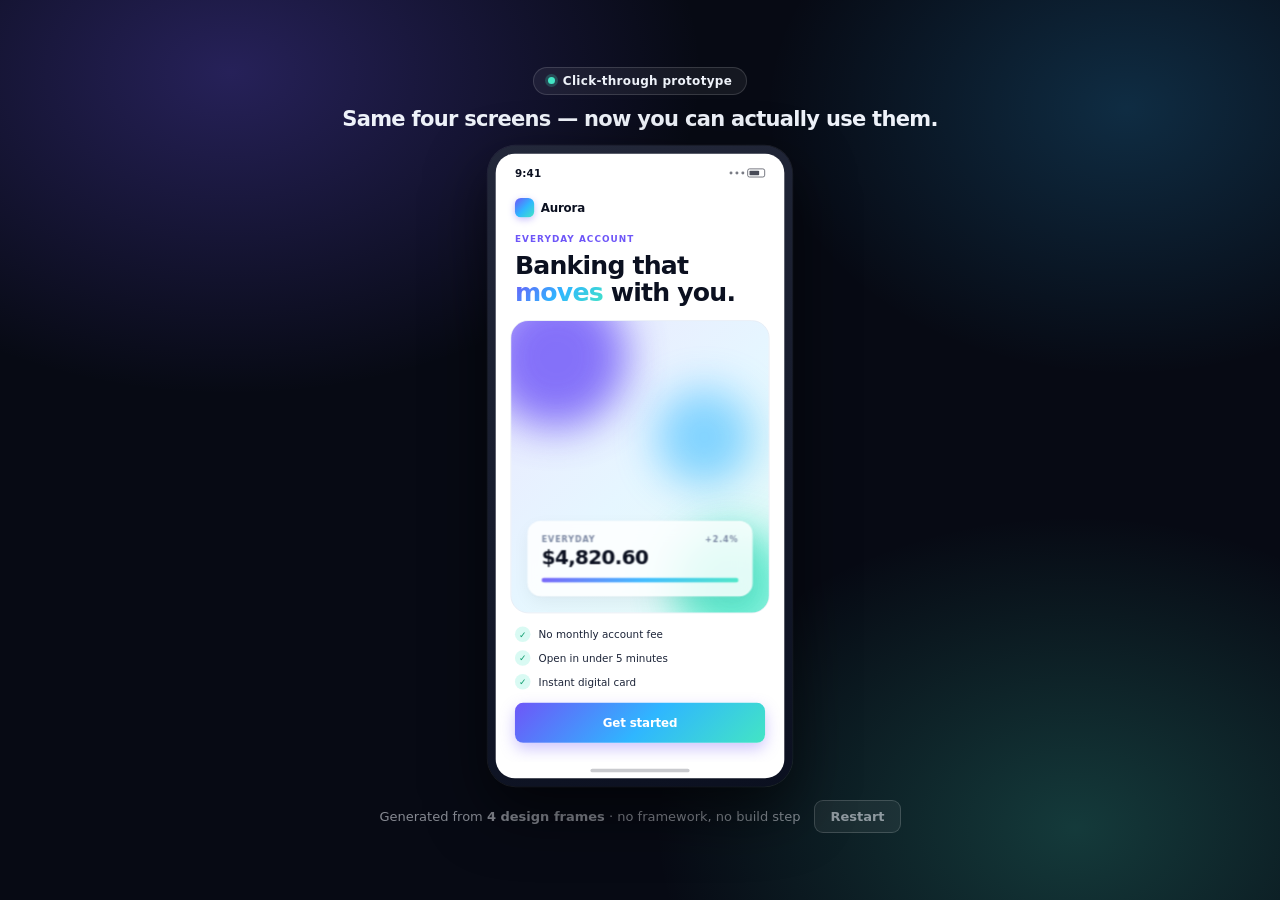
==== prototype-v2/index.html @ 52a41aa1 "Make the Copilot claim real: remove the staged build beat, add a genuine iteration Rubber-duck revie" ====
<!doctype html>
<html lang="en">
<head>
<meta charset="utf-8">
<meta name="viewport" content="width=device-width, initial-scale=1">
<title>Aurora — Everyday Account · Click-through prototype</title>
<meta name="description" content="A working click-through prototype generated from the Aurora design frames.">
<link rel="stylesheet" href="../assets/screens.css">
<link rel="stylesheet" href="prototype.css">
</head>
<body>

<header class="stage-head">
  <span class="stage-badge"><span class="live" aria-hidden="true"></span> Click-through prototype</span>
  <h1>Same four screens &mdash; now you can actually use them.</h1>
  <p>Type your own details. The review screen remembers what you entered, because this is running code, not a picture.</p>
</header>

<div class="device">
  <main class="frame">
    <div class="status-bar">
      <span>9:41</span>
      <span class="dots" aria-hidden="true"><i></i><i></i><i></i><span class="battery"></span></span>
    </div>

    <!-- ================================================ 01 Welcome ======== -->
    <section class="frame-body screen is-active" data-screen="welcome" aria-label="Welcome">
      <div class="brandmark"><span class="glyph"></span> Aurora</div>
      <p class="eyebrow" style="margin-top:22px">Everyday Account</p>
      <h1 class="display">Banking that <span class="grad">moves</span> with you.</h1>

      <div class="hero-art">
        <span class="orb orb-a" aria-hidden="true"></span>
        <span class="orb orb-b" aria-hidden="true"></span>
        <span class="orb orb-c" aria-hidden="true"></span>
        <div class="hero-card">
          <div class="row">
            <span class="label">Everyday</span>
            <span class="label">+2.4%</span>
          </div>
          <div class="row" style="margin-top:2px">
            <span class="amount">$4,820.60</span>
          </div>
          <div class="bar"></div>
        </div>
      </div>

      <ul class="value-list">
        <li><span class="tick">&#10003;</span> No monthly account fee</li>
        <li><span class="tick">&#10003;</span> Open in under 5 minutes</li>
        <li><span class="tick">&#10003;</span> Instant digital card</li>
      </ul>

      <div class="frame-actions">
        <button class="btn btn-primary" data-go="details">Get started</button>
      </div>
    </section>

    <!-- ================================================ 02 Details ======== -->
    <section class="frame-body screen" data-screen="details" aria-label="Your details">
      <div class="frame-nav">
        <button class="nav-back" data-back="welcome" aria-label="Back">&#8249;</button>
        <span class="progress"><span style="width:50%"></span></span>
        <span class="step-count">2 / 4</span>
      </div>

      <h2 class="h2">Your details</h2>
      <p class="meta">We only ask for what we legally need.</p>

      <form class="field-stack" id="details-form" novalidate>
        <div class="field">
          <label for="f-name">Full name</label>
          <input id="f-name" name="name" type="text" placeholder="Jordan Blake" autocomplete="name">
          <span class="field-error">Please enter your full name.</span>
        </div>
        <div class="field">
          <label for="f-email">Email</label>
          <input id="f-email" name="email" type="email" placeholder="jordan@example.com" autocomplete="email">
          <span class="field-error">Please enter a valid email address.</span>
        </div>
        <div class="field">
          <label for="f-dob">Date of birth</label>
          <input id="f-dob" name="dob" type="text" placeholder="DD / MM / YYYY" inputmode="numeric">
          <span class="field-error">Use DD / MM / YYYY.</span>
        </div>
        <div class="field">
          <label for="f-type">Account type</label>
          <select id="f-type" name="accountType">
            <option>Everyday Account</option>
            <option>Everyday Account + Savings</option>
            <option>Student Everyday Account</option>
            <option>Joint Everyday Account</option>
          </select>
        </div>
        <div class="field joint-field" data-joint hidden>
          <label for="f-joint-name">Second applicant name</label>
          <input id="f-joint-name" name="jointName" type="text" placeholder="Sam Rivera" autocomplete="off" disabled>
          <span class="field-error">Please enter the second applicant&rsquo;s full name.</span>
        </div>
        <div class="field joint-field" data-joint hidden>
          <label for="f-joint-email">Second applicant email</label>
          <input id="f-joint-email" name="jointEmail" type="email" placeholder="sam@example.com" autocomplete="off" disabled>
          <span class="field-error">Please enter a valid email address.</span>
        </div>
      </form>

      <div class="frame-actions">
        <button class="btn btn-primary" type="submit" form="details-form">Continue</button>
      </div>
    </section>

    <!-- ================================================ 03 Review ========= -->
    <section class="frame-body screen" data-screen="review" aria-label="Review">
      <div class="frame-nav">
        <button class="nav-back" data-back="details" aria-label="Back">&#8249;</button>
        <span class="progress"><span style="width:75%"></span></span>
        <span class="step-count">3 / 4</span>
      </div>

      <h2 class="h2">Check and confirm</h2>
      <p class="meta">Nothing is submitted until you tap confirm.</p>

      <div class="summary">
        <dl>
          <div class="item"><dt>Name</dt><dd data-bind="name">&mdash;</dd></div>
          <div class="item"><dt>Email</dt><dd data-bind="email">&mdash;</dd></div>
          <div class="item"><dt>Date of birth</dt><dd data-bind="dob">&mdash;</dd></div>
          <div class="item"><dt>Account</dt><dd data-bind="accountType">&mdash;</dd></div>
          <div class="item" data-joint-row hidden><dt>Joint applicant</dt><dd data-bind="jointName">&mdash;</dd></div>
          <div class="item" data-joint-row hidden><dt>Joint email</dt><dd data-bind="jointEmail">&mdash;</dd></div>
        </dl>
      </div>

      <label class="consent" id="consent">
        <input type="checkbox" id="f-consent">
        <span>I agree to the Product Disclosure Statement and Target Market Determination.</span>
      </label>

      <div class="frame-actions">
        <button class="btn btn-primary" id="confirm-btn">Confirm and open</button>
        <button class="btn btn-ghost" data-back="details">Back</button>
      </div>
    </section>

    <!-- ================================================ 04 Confirmation === -->
    <section class="frame-body screen" data-screen="done" aria-label="Confirmation">
      <div class="done-body">
        <div class="seal">&#10003;</div>
        <p class="eyebrow">Account open</p>
        <h1 class="display">You&rsquo;re all <span class="grad">set</span>.</h1>
        <p class="lede" data-bind="welcome">Your digital card is ready to add to your wallet.</p>
        <div class="account-chip">
          <div class="label">BSB / Account</div>
          <div class="value" data-bind="account">032&#8209;114 &middot; 8820 4471</div>
        </div>
      </div>
      <div class="frame-actions">
        <button class="btn btn-primary" id="wallet-btn">Add card to wallet</button>
        <button class="btn btn-ghost" data-restart>Start again</button>
      </div>
    </section>

    <div class="home-indicator"></div>
  </main>
</div>

<footer class="stage-foot">
  <span>Generated from <strong>4 design frames</strong> &middot; no framework, no build step</span>
  <button type="button" data-restart>Restart</button>
</footer>

<div class="toast" id="toast" role="status" aria-live="polite"></div>

<script src="app.js"></script>
</body>
</html>
---- assets/screens.css ----
/* ============================================================================
   Aurora — shared screen design system
   Used by BOTH design/canvas.html (static frames) and prototype/index.html
   (the working click-through). Same pixels, two very different experiences.
   No build step, no CDN, no fonts to download.
   ========================================================================= */

:root {
  --font-display: "Segoe UI Variable Display", "Segoe UI Variable", "Segoe UI",
                  system-ui, -apple-system, "Helvetica Neue", sans-serif;

  --ink-900: #0b1020;
  --ink-700: #1c2438;
  --ink-500: #55617d;
  --ink-400: #7c88a3;
  --ink-200: #d8dfec;
  --ink-100: #eef2f9;

  --brand-600: #4a32d8;
  --brand-500: #6e56f8;
  --brand-300: #a99bff;
  --cyan-400: #2fb6ff;
  --mint-400: #43e5c4;

  --aurora: linear-gradient(135deg, #6e56f8 0%, #2fb6ff 52%, #43e5c4 100%);
  --aurora-soft: linear-gradient(135deg, rgba(110, 86, 248, .14) 0%,
                                          rgba(47, 182, 255, .12) 52%,
                                          rgba(67, 229, 196, .14) 100%);

  --surface: #ffffff;
  --surface-sunken: #f5f7fc;
  --hairline: #e4e9f3;
  --danger: #d8305a;
  --success: #0f9d6e;

  --frame-w: 390px;
  --frame-h: 844px;
  --radius-lg: 26px;
  --radius-md: 16px;
  --radius-sm: 11px;

  --shadow-card: 0 1px 2px rgba(11, 16, 32, .05), 0 8px 24px rgba(11, 16, 32, .06);
  --shadow-cta: 0 8px 20px rgba(110, 86, 248, .34);
}

*, *::before, *::after { box-sizing: border-box; }

/* ---------------------------------------------------------------- frame --- */

.frame {
  position: relative;
  width: var(--frame-w);
  height: var(--frame-h);
  overflow: hidden;
  display: flex;
  flex-direction: column;
  background: var(--surface);
  color: var(--ink-900);
  font-family: var(--font-display);
  -webkit-font-smoothing: antialiased;
}

/* iOS-style status bar — sells the "this is a real mobile screen" read */
.status-bar {
  flex: 0 0 auto;
  height: 52px;
  padding: 0 26px;
  display: flex;
  align-items: center;
  justify-content: space-between;
  font-size: 14px;
  font-weight: 600;
  letter-spacing: .2px;
  color: inherit;
}
.status-bar .dots { display: flex; gap: 4px; align-items: center; }
.status-bar .dots i {
  width: 4px; height: 4px; border-radius: 50%;
  background: currentColor; opacity: .55; font-style: normal;
}
.status-bar .battery {
  width: 24px; height: 12px; border-radius: 3px;
  border: 1.5px solid currentColor; opacity: .75; position: relative;
}
.status-bar .battery::after {
  content: ""; position: absolute; inset: 2px; right: 7px;
  background: currentColor; border-radius: 1px;
}

.frame-body {
  flex: 1 1 auto;
  min-height: 0;
  padding: 8px 26px 26px;
  display: flex;
  flex-direction: column;
  overflow: hidden;
}

.home-indicator {
  flex: 0 0 auto;
  height: 22px;
  display: flex;
  align-items: center;
  justify-content: center;
}
.home-indicator::after {
  content: "";
  width: 134px; height: 5px; border-radius: 3px;
  background: currentColor; opacity: .22;
}

/* ------------------------------------------------------------ typography -- */

.eyebrow {
  margin: 0 0 10px;
  font-size: 12px;
  font-weight: 700;
  letter-spacing: 1.4px;
  text-transform: uppercase;
  color: var(--brand-500);
}
.display {
  margin: 0;
  font-size: 34px;
  line-height: 1.08;
  letter-spacing: -1.1px;
  font-weight: 700;
}
.display .grad {
  background: var(--aurora);
  -webkit-background-clip: text;
  background-clip: text;
  color: transparent;
}
.h2 {
  margin: 0 0 4px;
  font-size: 22px;
  line-height: 1.16;
  letter-spacing: -.5px;
  font-weight: 700;
}
.lede {
  margin: 12px 0 0;
  font-size: 15px;
  line-height: 1.5;
  color: var(--ink-500);
}
.meta { font-size: 13px; line-height: 1.45; color: var(--ink-400); margin: 0; }

/* ------------------------------------------------------------------ nav --- */

.frame-nav {
  flex: 0 0 auto;
  display: flex;
  align-items: center;
  gap: 12px;
  padding: 6px 0 18px;
}
.nav-back {
  width: 38px; height: 38px;
  flex: 0 0 auto;
  display: grid;
  place-items: center;
  border: 1px solid var(--hairline);
  border-radius: 50%;
  background: var(--surface);
  color: var(--ink-700);
  font: inherit;
  font-size: 17px;
  line-height: 1;
  padding: 0;
}
.progress {
  flex: 1 1 auto;
  height: 5px;
  border-radius: 3px;
  background: var(--ink-200);
  overflow: hidden;
}
.progress span {
  display: block;
  height: 100%;
  border-radius: 3px;
  background: var(--aurora);
  transition: width .38s cubic-bezier(.4, 0, .2, 1);
}
.step-count {
  flex: 0 0 auto;
  font-size: 12px;
  font-weight: 700;
  letter-spacing: .3px;
  color: var(--ink-400);
  font-variant-numeric: tabular-nums;
}

/* ---------------------------------------------------------------- brand --- */

.brandmark {
  display: flex;
  align-items: center;
  gap: 9px;
  font-size: 16px;
  font-weight: 700;
  letter-spacing: -.3px;
}
.brandmark .glyph {
  width: 26px; height: 26px;
  border-radius: 8px;
  background: var(--aurora);
  box-shadow: 0 3px 10px rgba(110, 86, 248, .38);
}

/* ------------------------------------------------------------- screen 1 --- */

.hero-art {
  position: relative;
  flex: 1 1 auto;
  min-height: 0;
  margin: 20px -6px 0;
  border-radius: 24px;
  background: var(--aurora-soft);
  border: 1px solid var(--hairline);
  overflow: hidden;
}
.hero-art .orb {
  position: absolute;
  border-radius: 50%;
  filter: blur(28px);
  opacity: .82;
}
.hero-art .orb-a { width: 190px; height: 190px; top: -46px; left: -34px;  background: #6e56f8; }
.hero-art .orb-b { width: 160px; height: 160px; bottom: -44px; right: -30px; background: #43e5c4; }
.hero-art .orb-c { width: 130px; height: 130px; top: 92px; right: 22px;   background: #2fb6ff; opacity: .55; }

.hero-card {
  position: absolute;
  left: 22px; right: 22px; bottom: 22px;
  padding: 18px;
  border-radius: 18px;
  background: rgba(255, 255, 255, .82);
  backdrop-filter: blur(12px);
  border: 1px solid rgba(255, 255, 255, .9);
  box-shadow: var(--shadow-card);
}
.hero-card .row {
  display: flex;
  align-items: baseline;
  justify-content: space-between;
  gap: 12px;
}
.hero-card .amount {
  font-size: 27px;
  font-weight: 700;
  letter-spacing: -.9px;
  font-variant-numeric: tabular-nums;
}
.hero-card .label {
  font-size: 11px;
  font-weight: 700;
  letter-spacing: 1.1px;
  text-transform: uppercase;
  color: var(--ink-400);
}
.hero-card .bar {
  margin-top: 12px;
  height: 6px;
  border-radius: 3px;
  background: var(--aurora);
  opacity: .9;
}

.value-list {
  list-style: none;
  margin: 18px 0 0;
  padding: 0;
  display: grid;
  gap: 11px;
}
.value-list li {
  display: flex;
  align-items: center;
  gap: 11px;
  font-size: 14px;
  font-weight: 500;
  color: var(--ink-700);
}
.value-list .tick {
  width: 21px; height: 21px;
  flex: 0 0 auto;
  display: grid;
  place-items: center;
  border-radius: 50%;
  background: rgba(67, 229, 196, .2);
  color: var(--success);
  font-size: 12px;
  font-weight: 800;
}

/* -------------------------------------------------------------- form ----- */

.field-stack {
  flex: 1 1 auto;
  min-height: 0;
  display: grid;
  align-content: start;
  gap: 14px;
  margin-top: 18px;
  overflow: hidden;
}
.field { display: grid; gap: 6px; }
.field label {
  font-size: 12px;
  font-weight: 700;
  letter-spacing: .5px;
  text-transform: uppercase;
  color: var(--ink-500);
}
.field input,
.field select {
  width: 100%;
  height: 50px;
  padding: 0 14px;
  border: 1.5px solid var(--hairline);
  border-radius: var(--radius-sm);
  background: var(--surface-sunken);
  font: inherit;
  font-size: 15px;
  color: var(--ink-900);
  appearance: none;
}
.field select {
  background-image:
    linear-gradient(45deg, transparent 50%, var(--ink-400) 50%),
    linear-gradient(135deg, var(--ink-400) 50%, transparent 50%);
  background-position: calc(100% - 19px) 22px, calc(100% - 14px) 22px;
  background-size: 5px 5px, 5px 5px;
  background-repeat: no-repeat;
}
.field .hint { font-size: 12px; color: var(--ink-400); }

/* -------------------------------------------------------------- review --- */

.summary {
  margin-top: 18px;
  border: 1px solid var(--hairline);
  border-radius: var(--radius-md);
  background: var(--surface-sunken);
  overflow: hidden;
}
.summary dl { margin: 0; }
.summary .item {
  display: flex;
  align-items: baseline;
  justify-content: space-between;
  gap: 14px;
  padding: 13px 16px;
  border-bottom: 1px solid var(--hairline);
}
.summary .item:last-child { border-bottom: 0; }
.summary dt {
  font-size: 12px;
  font-weight: 700;
  letter-spacing: .4px;
  text-transform: uppercase;
  color: var(--ink-400);
}
.summary dd {
  margin: 0;
  font-size: 15px;
  font-weight: 600;
  text-align: right;
  color: var(--ink-900);
  overflow-wrap: anywhere;
}

.consent {
  display: flex;
  gap: 11px;
  align-items: flex-start;
  margin-top: 16px;
  padding: 14px;
  border: 1.5px solid var(--hairline);
  border-radius: var(--radius-sm);
  font-size: 13px;
  line-height: 1.45;
  color: var(--ink-500);
}
.consent input {
  width: 20px; height: 20px;
  flex: 0 0 auto;
  margin: 1px 0 0;
  accent-color: var(--brand-500);
}

/* ---------------------------------------------------------------- done --- */

.done-body {
  flex: 1 1 auto;
  min-height: 0;
  display: flex;
  flex-direction: column;
  align-items: center;
  justify-content: center;
  text-align: center;
  gap: 4px;
}
.seal {
  width: 96px; height: 96px;
  display: grid;
  place-items: center;
  border-radius: 50%;
  background: var(--aurora);
  color: #fff;
  font-size: 42px;
  font-weight: 800;
  box-shadow: 0 14px 34px rgba(110, 86, 248, .4);
  margin-bottom: 20px;
}
.done-body .display { font-size: 30px; }
.account-chip {
  margin-top: 22px;
  padding: 15px 22px;
  border-radius: var(--radius-md);
  background: var(--surface-sunken);
  border: 1px solid var(--hairline);
  font-variant-numeric: tabular-nums;
}
.account-chip .label {
  font-size: 11px;
  font-weight: 700;
  letter-spacing: 1.1px;
  text-transform: uppercase;
  color: var(--ink-400);
}
.account-chip .value {
  margin-top: 4px;
  font-size: 21px;
  font-weight: 700;
  letter-spacing: 1.4px;
}

/* -------------------------------------------------------------- buttons -- */

.frame-actions {
  flex: 0 0 auto;
  margin-top: auto;   /* pin actions to the bottom of the frame, as on mobile */
  display: grid;
  gap: 9px;
  padding-top: 18px;
}
.btn {
  height: 54px;
  width: 100%;
  border: 0;
  border-radius: var(--radius-sm);
  font: inherit;
  font-size: 16px;
  font-weight: 700;
  letter-spacing: -.2px;
  display: inline-flex;
  align-items: center;
  justify-content: center;
  gap: 8px;
  cursor: pointer;
}
.btn-primary {
  background: var(--aurora);
  color: #fff;
  box-shadow: var(--shadow-cta);
}
.btn-ghost {
  background: transparent;
  color: var(--ink-500);
  border: 1.5px solid var(--hairline);
}
---- prototype-v2/prototype.css ----
/* ============================================================================
   Click-through prototype shell.
   Everything the design file could not do: routing, state, validation, memory.
   ========================================================================= */

html, body { height: 100%; }

body {
  margin: 0;
  display: flex;
  flex-direction: column;
  align-items: center;
  justify-content: center;
  gap: 20px;
  padding: 26px 20px;
  background:
    radial-gradient(760px 520px at 18% 8%,  rgba(110, 86, 248, .30), transparent 62%),
    radial-gradient(700px 520px at 84% 92%, rgba(67, 229, 196, .22), transparent 60%),
    radial-gradient(620px 460px at 88% 12%, rgba(47, 182, 255, .20), transparent 58%),
    #070a14;
  color: #eef2f9;
  font-family: var(--font-display);
  -webkit-font-smoothing: antialiased;
}

/* --------------------------------------------------------------- header -- */

.stage-head {
  flex: 0 0 auto;
  text-align: center;
  max-width: 640px;
}
.stage-badge {
  display: inline-flex;
  align-items: center;
  gap: 8px;
  padding: 6px 14px;
  border-radius: 999px;
  border: 1px solid rgba(255, 255, 255, .14);
  background: rgba(255, 255, 255, .06);
  font-size: 12px;
  font-weight: 600;
  letter-spacing: .3px;
}
.stage-badge .live {
  width: 7px; height: 7px;
  border-radius: 50%;
  background: #43e5c4;
  box-shadow: 0 0 0 3px rgba(67, 229, 196, .22);
  animation: pulse 2s ease-in-out infinite;
}
@keyframes pulse { 50% { opacity: .35; } }

.stage-head h1 {
  margin: 12px 0 0;
  font-size: 25px;
  line-height: 1.2;
  letter-spacing: -.7px;
  font-weight: 700;
}
.stage-head p {
  margin: 7px 0 0;
  font-size: 14px;
  line-height: 1.5;
  color: rgba(238, 242, 249, .62);
}

/* --------------------------------------------------------------- device -- */

.device {
  flex: 0 0 auto;
  padding: 11px;
  border-radius: 38px;
  background: linear-gradient(160deg, #23283a, #0b1020);
  box-shadow:
    0 0 0 1px rgba(255, 255, 255, .09),
    0 34px 80px rgba(0, 0, 0, .6);
}
.device .frame { border-radius: var(--radius-lg); }

/* --------------------------------------------------------------- router -- */

.screen { display: none; }
.screen.is-active {
  display: flex;
  flex-direction: column;
  flex: 1 1 auto;
  min-height: 0;
  animation: screen-in .34s cubic-bezier(.22, .8, .3, 1) both;
}
@keyframes screen-in {
  from { opacity: 0; transform: translateX(14px); }
  to   { opacity: 1; transform: none; }
}
.screen.is-back { animation-name: screen-in-back; }
@keyframes screen-in-back {
  from { opacity: 0; transform: translateX(-14px); }
  to   { opacity: 1; transform: none; }
}

/* Interactive affordances the static frames never had. */
.btn { transition: transform .12s ease, box-shadow .2s ease, filter .2s ease; }
.btn:hover  { filter: brightness(1.05); }
.btn:active { transform: scale(.978); }
.btn:disabled { opacity: .45; cursor: not-allowed; filter: none; transform: none; }
.nav-back { cursor: pointer; transition: background .15s ease; }
.nav-back:hover { background: var(--surface-sunken); }

.field input:focus,
.field select:focus {
  outline: none;
  border-color: var(--brand-500);
  background: #fff;
  box-shadow: 0 0 0 4px rgba(110, 86, 248, .16);
}

/* ------------------------------------------------------------ validation -- */

.field.has-error input,
.field.has-error select { border-color: var(--danger); background: rgba(216, 48, 90, .05); }
.field-error {
  display: none;
  font-size: 12px;
  font-weight: 600;
  color: var(--danger);
}
.field.has-error .field-error { display: block; }

.consent.has-error { border-color: var(--danger); }

/* --------------------------------------------------- conditional fields -- */

/* `.field` and `.summary .item` set an explicit `display`, which outranks the
   user-agent rule for [hidden]. Restore it so the attribute alone can hide. */
[hidden] { display: none !important; }

/* Revealed when the account type is a joint account. */
.joint-field { animation: field-in .28s cubic-bezier(.22, .8, .3, 1) both; }
@keyframes field-in {
  from { opacity: 0; transform: translateY(-6px); }
  to   { opacity: 1; transform: none; }
}

/* Two extra fields can outgrow the fixed phone frame once error messages are
   showing. Tighten the stack a little in joint mode only — the single-applicant
   layout keeps its original spacing — and scroll rather than clip if it still
   runs long. No visible scrollbar, the same as a real mobile browser. */
.field-stack {
  overflow-y: auto;
  scrollbar-width: none;
  -ms-overflow-style: none;
  overscroll-behavior: contain;
}
.field-stack::-webkit-scrollbar { width: 0; height: 0; }
.field-stack.is-joint { gap: 11px; }

/* ---------------------------------------------------------------- toast -- */

.toast {
  position: fixed;
  left: 50%;
  bottom: 26px;
  transform: translate(-50%, 20px);
  padding: 11px 18px;
  border-radius: 999px;
  background: #0b1020;
  border: 1px solid rgba(255, 255, 255, .16);
  color: #fff;
  font-size: 13px;
  font-weight: 600;
  opacity: 0;
  pointer-events: none;
  transition: opacity .22s ease, transform .22s ease;
  z-index: 20;
}
.toast.is-visible { opacity: 1; transform: translate(-50%, 0); }

/* --------------------------------------------------------------- footer -- */

.stage-foot {
  flex: 0 0 auto;
  display: flex;
  align-items: center;
  gap: 14px;
  font-size: 13px;
  color: rgba(238, 242, 249, .55);
}
.stage-foot button {
  padding: 8px 15px;
  border-radius: 9px;
  border: 1px solid rgba(255, 255, 255, .16);
  background: rgba(255, 255, 255, .06);
  color: inherit;
  font: inherit;
  font-weight: 600;
  cursor: pointer;
}
.stage-foot button:hover { background: rgba(255, 255, 255, .12); }

/* Short laptop screens: shrink the phone rather than clip it. `transform` does
   not change layout size, so each step also pulls back the leftover box. */
@media (max-height: 1100px) {
  body { gap: 14px; padding: 14px; }
  .stage-head h1 { font-size: 21px; }
  .stage-head p { display: none; }
  .device { transform: scale(.86); transform-origin: center; margin: -61px 0; }
}
@media (max-height: 900px) {
  .device { transform: scale(.74); margin: -113px 0; }
}
@media (max-height: 780px) {
  .stage-head h1 { display: none; }
  .device { transform: scale(.62); margin: -165px 0; }
}
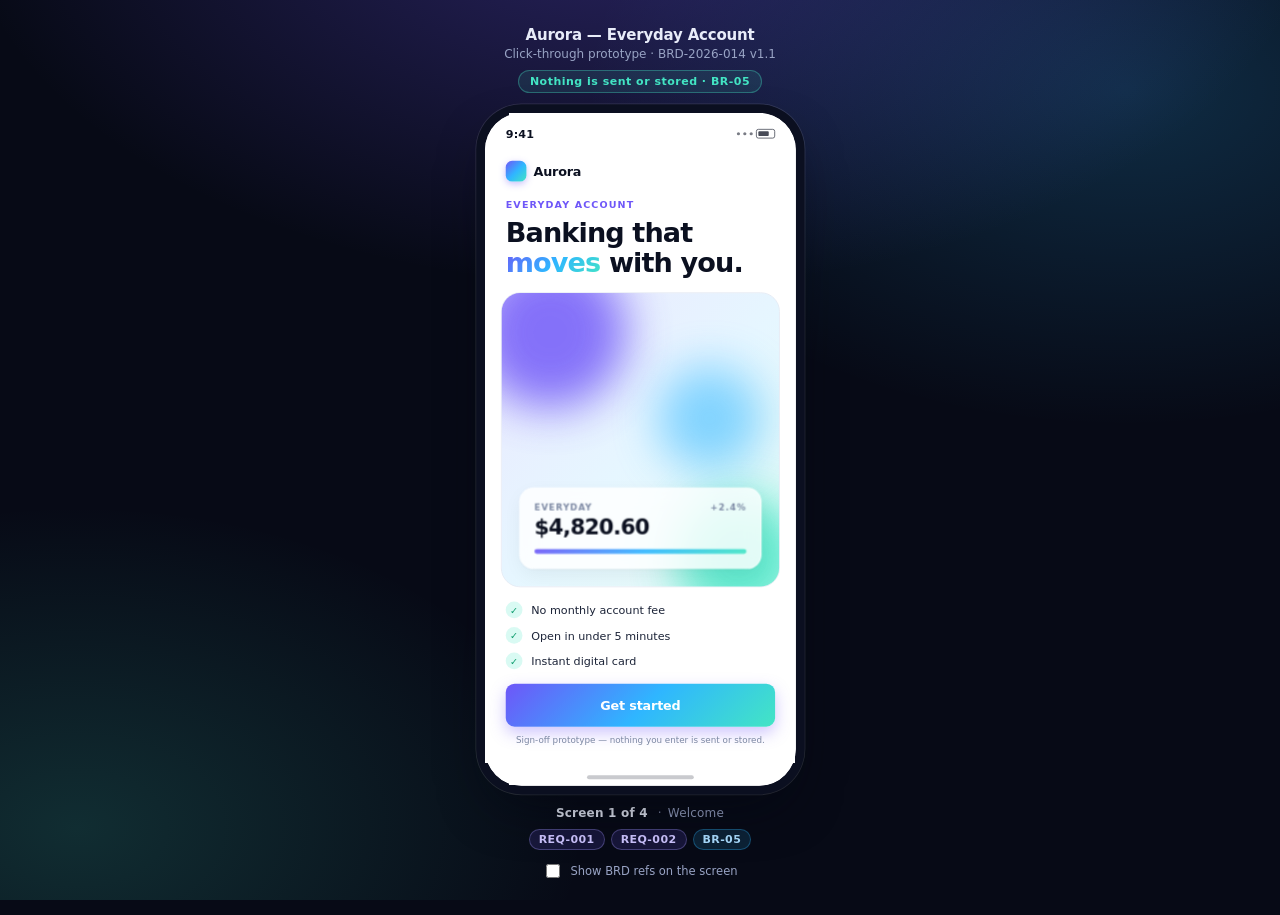
==== commit fb6ed101: "Swap in a one-page BRD as the business asset, and rebuild both prototypes from it The design handove" ====
--- a/prototype-v2/index.html
+++ b/prototype-v2/index.html
@@ -3,173 +3,272 @@
 <head>
 <meta charset="utf-8">
 <meta name="viewport" content="width=device-width, initial-scale=1">
-<title>Aurora — Everyday Account · Click-through prototype</title>
-<meta name="description" content="A working click-through prototype generated from the Aurora design frames.">
+<title>Aurora &mdash; Everyday Account &middot; click-through prototype</title>
+<meta name="description" content="Working click-through prototype for BRD-2026-014: Everyday Account digital origination. Runs from the filesystem. No data is sent or stored.">
+<!-- The Aurora design system, exactly as handed over. Not modified. -->
 <link rel="stylesheet" href="../assets/screens.css">
 <link rel="stylesheet" href="prototype.css">
 </head>
 <body>
 
-<header class="stage-head">
-  <span class="stage-badge"><span class="live" aria-hidden="true"></span> Click-through prototype</span>
-  <h1>Same four screens &mdash; now you can actually use them.</h1>
-  <p>Type your own details. The review screen remembers what you entered, because this is running code, not a picture.</p>
-</header>
-
-<div class="device">
-  <main class="frame">
-    <div class="status-bar">
-      <span>9:41</span>
-      <span class="dots" aria-hidden="true"><i></i><i></i><i></i><span class="battery"></span></span>
+<div class="stage">
+
+  <header class="stage-head">
+    <div class="stage-title">Aurora &mdash; Everyday Account</div>
+    <div class="stage-sub">Click-through prototype &middot; BRD&#8209;2026&#8209;014 v1.1</div>
+    <div class="stage-badge" title="BR-05: no application data is transmitted or stored.">Nothing is sent or stored &middot; BR&#8209;05</div>
+  </header>
+
+  <div class="device-wrap">
+    <div class="device">
+
+      <!-- ======================================================= 01 Welcome -->
+      <section id="screen-1"
+               class="frame screen is-active"
+               data-screen="1"
+               data-name="Welcome"
+               data-req="REQ-001, REQ-002, BR-05"
+               aria-label="Screen 1 of 4, Welcome">
+        <div class="status-bar">
+          <span>9:41</span>
+          <span class="dots" aria-hidden="true"><i></i><i></i><i></i><span class="battery"></span></span>
+        </div>
+        <div class="frame-body">
+          <div class="brandmark"><span class="glyph"></span> Aurora</div>
+
+          <p class="eyebrow" style="margin-top:22px">Everyday Account</p>
+          <h1 class="display" data-focus tabindex="-1">Banking that <span class="grad">moves</span> with you.</h1>
+
+          <div class="hero-art">
+            <span class="orb orb-a" aria-hidden="true"></span>
+            <span class="orb orb-b" aria-hidden="true"></span>
+            <span class="orb orb-c" aria-hidden="true"></span>
+            <div class="hero-card">
+              <div class="row">
+                <span class="label">Everyday</span>
+                <span class="label">+2.4%</span>
+              </div>
+              <div class="row" style="margin-top:2px">
+                <span class="amount">$4,820.60</span>
+              </div>
+              <div class="bar"></div>
+            </div>
+          </div>
+
+          <!-- REQ-001: the three headline benefits -->
+          <ul class="value-list" data-rule="REQ-001">
+            <li><span class="tick">&#10003;</span> No monthly account fee</li>
+            <li><span class="tick">&#10003;</span> Open in under 5 minutes</li>
+            <li><span class="tick">&#10003;</span> Instant digital card</li>
+          </ul>
+
+          <div class="frame-actions">
+            <!-- REQ-002: start the application in a single action -->
+            <button type="button" class="btn btn-primary" data-go="2" data-rule="REQ-002">Get started</button>
+            <p class="legal">Sign-off prototype &mdash; nothing you enter is sent or stored.</p>
+          </div>
+        </div>
+        <div class="home-indicator"></div>
+      </section>
+
+      <!-- =================================================== 02 Your details -->
+      <section id="screen-2"
+               class="frame screen"
+               data-screen="2"
+               data-name="Your details"
+               data-req="REQ-003, REQ-004, REQ-008, REQ-009, BR-01, BR-02, BR-03, BR-05, BR-06"
+               aria-label="Screen 2 of 4, Your details"
+               hidden>
+        <div class="status-bar">
+          <span>9:41</span>
+          <span class="dots" aria-hidden="true"><i></i><i></i><i></i><span class="battery"></span></span>
+        </div>
+        <div class="frame-body">
+          <!-- REQ-008: where am I, and how do I go back -->
+          <div class="frame-nav" data-rule="REQ-008">
+            <button type="button" class="nav-back" data-back="1" aria-label="Back to the previous step">&#8249;</button>
+            <span class="progress" role="progressbar" aria-valuemin="1" aria-valuemax="4" aria-valuenow="2"
+                  aria-label="Step 2 of 4"><span style="width:50%"></span></span>
+            <span class="step-count">2 / 4</span>
+          </div>
+
+          <h2 class="h2" data-focus tabindex="-1">Your details</h2>
+          <p class="meta">We only ask for what we legally need.</p>
+
+          <form id="details-form" class="form-flow" novalidate autocomplete="off">
+            <!-- REQ-003: name, email, date of birth and account type -->
+            <div class="field-stack">
+              <div class="field" data-field="name">
+                <label for="f-name">Full name</label>
+                <input id="f-name" name="name" type="text" placeholder="Jordan Blake"
+                       autocomplete="off" spellcheck="false" aria-describedby="e-name">
+                <p class="field-error" id="e-name" data-rule="BR-01" role="alert" hidden></p>
+              </div>
+
+              <div class="field" data-field="email">
+                <label for="f-email">Email</label>
+                <input id="f-email" name="email" type="text" inputmode="email" placeholder="jordan@example.com"
+                       autocomplete="off" spellcheck="false" aria-describedby="e-email">
+                <p class="field-error" id="e-email" data-rule="BR-02" role="alert" hidden></p>
+              </div>
+
+              <div class="field" data-field="dob">
+                <label for="f-dob">Date of birth</label>
+                <input id="f-dob" name="dob" type="text" inputmode="numeric" placeholder="DD / MM / YYYY"
+                       maxlength="14" autocomplete="off" aria-describedby="h-dob e-dob">
+                <p class="hint" id="h-dob">Enter it as DD / MM / YYYY.</p>
+                <p class="field-error" id="e-dob" data-rule="BR-03" role="alert" hidden></p>
+              </div>
+
+              <!-- REQ-009: the list also offers a Joint Everyday Account -->
+              <div class="field" data-field="account" data-rule="REQ-003, REQ-009">
+                <label for="f-account">Account type</label>
+                <select id="f-account" name="account">
+                  <option value="Everyday Account">Everyday Account</option>
+                  <option value="Everyday Account + Savings">Everyday Account + Savings</option>
+                  <option value="Student Everyday Account">Student Everyday Account</option>
+                  <option value="Joint Everyday Account">Joint Everyday Account</option>
+                </select>
+              </div>
+
+              <!-- REQ-009 / BR-06: asked for only while a joint account is selected -->
+              <div class="joint-group" id="joint-group" data-rule="REQ-009" hidden>
+                <p class="group-label">Second applicant</p>
+
+                <div class="field" data-field="name2">
+                  <label for="f-name2">Their full name</label>
+                  <input id="f-name2" name="name2" type="text" placeholder="Sam Okafor"
+                         autocomplete="off" spellcheck="false" aria-describedby="e-name2">
+                  <p class="field-error" id="e-name2" data-rule="BR-06" role="alert" hidden></p>
+                </div>
+
+                <div class="field" data-field="email2">
+                  <label for="f-email2">Their email</label>
+                  <input id="f-email2" name="email2" type="text" inputmode="email" placeholder="sam@example.com"
+                         autocomplete="off" spellcheck="false" aria-describedby="e-email2">
+                  <p class="field-error" id="e-email2" data-rule="BR-06" role="alert" hidden></p>
+                </div>
+              </div>
+            </div>
+
+            <div class="frame-actions">
+              <!-- REQ-004: blocked here while anything is missing or invalid -->
+              <button type="submit" class="btn btn-primary" data-rule="REQ-004">Continue</button>
+              <p class="legal">Nothing you type leaves this device.</p>
+            </div>
+          </form>
+        </div>
+        <div class="home-indicator"></div>
+      </section>
+
+      <!-- ======================================================== 03 Review -->
+      <section id="screen-3"
+               class="frame screen"
+               data-screen="3"
+               data-name="Review and consent"
+               data-req="REQ-005, REQ-006, REQ-008, REQ-009, BR-04, BR-05"
+               aria-label="Screen 3 of 4, Check and confirm"
+               hidden>
+        <div class="status-bar">
+          <span>9:41</span>
+          <span class="dots" aria-hidden="true"><i></i><i></i><i></i><span class="battery"></span></span>
+        </div>
+        <div class="frame-body">
+          <div class="frame-nav" data-rule="REQ-008">
+            <button type="button" class="nav-back" data-back="2" aria-label="Back to your details">&#8249;</button>
+            <span class="progress" role="progressbar" aria-valuemin="1" aria-valuemax="4" aria-valuenow="3"
+                  aria-label="Step 3 of 4"><span style="width:75%"></span></span>
+            <span class="step-count">3 / 4</span>
+          </div>
+
+          <h2 class="h2" data-focus tabindex="-1">Check and confirm</h2>
+          <p class="meta">Nothing is submitted until you tap confirm.</p>
+
+          <!-- REQ-005: every value the customer entered, played back -->
+          <div class="summary" data-rule="REQ-005">
+            <dl>
+              <div class="item"><dt>Name</dt><dd id="r-name">&mdash;</dd></div>
+              <div class="item"><dt>Email</dt><dd id="r-email">&mdash;</dd></div>
+              <div class="item"><dt>Date of birth</dt><dd id="r-dob">&mdash;</dd></div>
+              <!-- REQ-009: both applicants are shown when the account is joint -->
+              <div class="item" id="row-name2" data-rule="REQ-009" hidden><dt>Second applicant</dt><dd id="r-name2">&mdash;</dd></div>
+              <div class="item" id="row-email2" data-rule="REQ-009" hidden><dt>Their email</dt><dd id="r-email2">&mdash;</dd></div>
+              <div class="item"><dt>Account</dt><dd id="r-account">&mdash;</dd></div>
+            </dl>
+          </div>
+
+          <!-- REQ-006 / BR-04: explicit acceptance before submission -->
+          <label class="consent" id="consent-block" data-rule="REQ-006" for="f-consent">
+            <input type="checkbox" id="f-consent" aria-describedby="e-consent">
+            <span>I agree to the Product Disclosure Statement and Target Market Determination.</span>
+          </label>
+          <p class="field-error field-error-block" id="e-consent" data-rule="BR-04" role="alert" hidden></p>
+
+          <div class="frame-actions">
+            <button type="button" class="btn btn-primary" id="confirm-btn" data-rule="BR-04">Confirm and open</button>
+            <button type="button" class="btn btn-ghost" data-back="2">Back</button>
+            <p class="legal">This prototype does not submit or store your details.</p>
+          </div>
+        </div>
+        <div class="home-indicator"></div>
+      </section>
+
+      <!-- ================================================== 04 Confirmation -->
+      <section id="screen-4"
+               class="frame screen"
+               data-screen="4"
+               data-name="Confirmation"
+               data-req="REQ-007, BR-05"
+               aria-label="Screen 4 of 4, Confirmation"
+               hidden>
+        <div class="status-bar">
+          <span>9:41</span>
+          <span class="dots" aria-hidden="true"><i></i><i></i><i></i><span class="battery"></span></span>
+        </div>
+        <div class="frame-body">
+          <div class="done-body">
+            <div class="seal" aria-hidden="true">&#10003;</div>
+            <p class="eyebrow">Account open</p>
+            <h1 class="display" data-focus tabindex="-1">You&rsquo;re all <span class="grad">set</span>.</h1>
+            <p class="lede" id="done-lede">Your digital card is ready to add to your wallet.</p>
+
+            <!-- REQ-007: the new BSB and account number -->
+            <div class="account-chip" data-rule="REQ-007">
+              <div class="label">BSB / Account</div>
+              <div class="value" id="r-account-number">032&#8209;114 &middot; 8820 4471</div>
+            </div>
+          </div>
+
+          <div class="frame-actions">
+            <!-- REQ-007: add the digital card to the wallet -->
+            <button type="button" class="btn btn-primary" id="wallet-btn" data-rule="REQ-007">Add card to wallet</button>
+            <button type="button" class="btn btn-ghost" id="home-btn">Back to home</button>
+            <p class="legal">Illustrative numbers only &mdash; no account has been opened.</p>
+          </div>
+        </div>
+        <div class="home-indicator"></div>
+
+        <p class="toast" id="toast" role="status" hidden></p>
+      </section>
+
     </div>
-
-    <!-- ================================================ 01 Welcome ======== -->
-    <section class="frame-body screen is-active" data-screen="welcome" aria-label="Welcome">
-      <div class="brandmark"><span class="glyph"></span> Aurora</div>
-      <p class="eyebrow" style="margin-top:22px">Everyday Account</p>
-      <h1 class="display">Banking that <span class="grad">moves</span> with you.</h1>
-
-      <div class="hero-art">
-        <span class="orb orb-a" aria-hidden="true"></span>
-        <span class="orb orb-b" aria-hidden="true"></span>
-        <span class="orb orb-c" aria-hidden="true"></span>
-        <div class="hero-card">
-          <div class="row">
-            <span class="label">Everyday</span>
-            <span class="label">+2.4%</span>
-          </div>
-          <div class="row" style="margin-top:2px">
-            <span class="amount">$4,820.60</span>
-          </div>
-          <div class="bar"></div>
-        </div>
-      </div>
-
-      <ul class="value-list">
-        <li><span class="tick">&#10003;</span> No monthly account fee</li>
-        <li><span class="tick">&#10003;</span> Open in under 5 minutes</li>
-        <li><span class="tick">&#10003;</span> Instant digital card</li>
-      </ul>
-
-      <div class="frame-actions">
-        <button class="btn btn-primary" data-go="details">Get started</button>
-      </div>
-    </section>
-
-    <!-- ================================================ 02 Details ======== -->
-    <section class="frame-body screen" data-screen="details" aria-label="Your details">
-      <div class="frame-nav">
-        <button class="nav-back" data-back="welcome" aria-label="Back">&#8249;</button>
-        <span class="progress"><span style="width:50%"></span></span>
-        <span class="step-count">2 / 4</span>
-      </div>
-
-      <h2 class="h2">Your details</h2>
-      <p class="meta">We only ask for what we legally need.</p>
-
-      <form class="field-stack" id="details-form" novalidate>
-        <div class="field">
-          <label for="f-name">Full name</label>
-          <input id="f-name" name="name" type="text" placeholder="Jordan Blake" autocomplete="name">
-          <span class="field-error">Please enter your full name.</span>
-        </div>
-        <div class="field">
-          <label for="f-email">Email</label>
-          <input id="f-email" name="email" type="email" placeholder="jordan@example.com" autocomplete="email">
-          <span class="field-error">Please enter a valid email address.</span>
-        </div>
-        <div class="field">
-          <label for="f-dob">Date of birth</label>
-          <input id="f-dob" name="dob" type="text" placeholder="DD / MM / YYYY" inputmode="numeric">
-          <span class="field-error">Use DD / MM / YYYY.</span>
-        </div>
-        <div class="field">
-          <label for="f-type">Account type</label>
-          <select id="f-type" name="accountType">
-            <option>Everyday Account</option>
-            <option>Everyday Account + Savings</option>
-            <option>Student Everyday Account</option>
-            <option>Joint Everyday Account</option>
-          </select>
-        </div>
-        <div class="field joint-field" data-joint hidden>
-          <label for="f-joint-name">Second applicant name</label>
-          <input id="f-joint-name" name="jointName" type="text" placeholder="Sam Rivera" autocomplete="off" disabled>
-          <span class="field-error">Please enter the second applicant&rsquo;s full name.</span>
-        </div>
-        <div class="field joint-field" data-joint hidden>
-          <label for="f-joint-email">Second applicant email</label>
-          <input id="f-joint-email" name="jointEmail" type="email" placeholder="sam@example.com" autocomplete="off" disabled>
-          <span class="field-error">Please enter a valid email address.</span>
-        </div>
-      </form>
-
-      <div class="frame-actions">
-        <button class="btn btn-primary" type="submit" form="details-form">Continue</button>
-      </div>
-    </section>
-
-    <!-- ================================================ 03 Review ========= -->
-    <section class="frame-body screen" data-screen="review" aria-label="Review">
-      <div class="frame-nav">
-        <button class="nav-back" data-back="details" aria-label="Back">&#8249;</button>
-        <span class="progress"><span style="width:75%"></span></span>
-        <span class="step-count">3 / 4</span>
-      </div>
-
-      <h2 class="h2">Check and confirm</h2>
-      <p class="meta">Nothing is submitted until you tap confirm.</p>
-
-      <div class="summary">
-        <dl>
-          <div class="item"><dt>Name</dt><dd data-bind="name">&mdash;</dd></div>
-          <div class="item"><dt>Email</dt><dd data-bind="email">&mdash;</dd></div>
-          <div class="item"><dt>Date of birth</dt><dd data-bind="dob">&mdash;</dd></div>
-          <div class="item"><dt>Account</dt><dd data-bind="accountType">&mdash;</dd></div>
-          <div class="item" data-joint-row hidden><dt>Joint applicant</dt><dd data-bind="jointName">&mdash;</dd></div>
-          <div class="item" data-joint-row hidden><dt>Joint email</dt><dd data-bind="jointEmail">&mdash;</dd></div>
-        </dl>
-      </div>
-
-      <label class="consent" id="consent">
-        <input type="checkbox" id="f-consent">
-        <span>I agree to the Product Disclosure Statement and Target Market Determination.</span>
-      </label>
-
-      <div class="frame-actions">
-        <button class="btn btn-primary" id="confirm-btn">Confirm and open</button>
-        <button class="btn btn-ghost" data-back="details">Back</button>
-      </div>
-    </section>
-
-    <!-- ================================================ 04 Confirmation === -->
-    <section class="frame-body screen" data-screen="done" aria-label="Confirmation">
-      <div class="done-body">
-        <div class="seal">&#10003;</div>
-        <p class="eyebrow">Account open</p>
-        <h1 class="display">You&rsquo;re all <span class="grad">set</span>.</h1>
-        <p class="lede" data-bind="welcome">Your digital card is ready to add to your wallet.</p>
-        <div class="account-chip">
-          <div class="label">BSB / Account</div>
-          <div class="value" data-bind="account">032&#8209;114 &middot; 8820 4471</div>
-        </div>
-      </div>
-      <div class="frame-actions">
-        <button class="btn btn-primary" id="wallet-btn">Add card to wallet</button>
-        <button class="btn btn-ghost" data-restart>Start again</button>
-      </div>
-    </section>
-
-    <div class="home-indicator"></div>
-  </main>
+  </div>
+
+  <!-- Traceability strip: read live from each screen's data-req attribute -->
+  <footer class="trace">
+    <div class="trace-line">
+      <b id="trace-step">Screen 1 of 4</b>
+      <span class="trace-name" id="trace-name">Welcome</span>
+    </div>
+    <div class="trace-refs" id="trace-refs" aria-label="Requirements satisfied by this screen"></div>
+    <label class="trace-toggle">
+      <input type="checkbox" id="trace-mode"> Show BRD refs on the screen
+    </label>
+  </footer>
+
+  <p class="sr-only" role="status" id="live-region"></p>
+
 </div>
-
-<footer class="stage-foot">
-  <span>Generated from <strong>4 design frames</strong> &middot; no framework, no build step</span>
-  <button type="button" data-restart>Restart</button>
-</footer>
-
-<div class="toast" id="toast" role="status" aria-live="polite"></div>
 
 <script src="app.js"></script>
 </body>
--- a/prototype-v2/prototype.css
+++ b/prototype-v2/prototype.css
@@ -1,214 +1,349 @@
 /* ============================================================================
-   Click-through prototype shell.
-   Everything the design file could not do: routing, state, validation, memory.
+   Aurora — click-through prototype
+   Page chrome ONLY. Every pixel inside the phone comes from
+   ../assets/screens.css, which is used exactly as handed over and is not
+   modified or overridden here. This file adds: the stage the phone sits on,
+   screen switching, validation states, and the BRD traceability strip.
+   No build step, no CDN, no framework. Runs from file://.
    ========================================================================= */
 
-html, body { height: 100%; }
+:root {
+  --fit: 1;                       /* set by app.js so the 390x844 frame always fits */
+  --stage-ink: #e8ecf9;
+  --stage-dim: #98a3c4;
+}
+
+html { height: 100%; }
 
 body {
   margin: 0;
+  min-height: 100%;
+  background:
+    radial-gradient(1100px 640px at 50% -12%, rgba(110, 86, 248, .34), transparent 62%),
+    radial-gradient(900px 560px at 88% 10%, rgba(47, 182, 255, .20), transparent 60%),
+    radial-gradient(820px 520px at 6% 92%, rgba(67, 229, 196, .16), transparent 62%),
+    #070a16;
+  background-attachment: fixed;
+  color: var(--stage-ink);
+  font-family: var(--font-display);
+  -webkit-font-smoothing: antialiased;
+}
+
+.stage {
+  min-height: 100vh;
+  padding: 26px 24px 34px;
   display: flex;
   flex-direction: column;
   align-items: center;
   justify-content: center;
   gap: 20px;
-  padding: 26px 20px;
-  background:
-    radial-gradient(760px 520px at 18% 8%,  rgba(110, 86, 248, .30), transparent 62%),
-    radial-gradient(700px 520px at 84% 92%, rgba(67, 229, 196, .22), transparent 60%),
-    radial-gradient(620px 460px at 88% 12%, rgba(47, 182, 255, .20), transparent 58%),
-    #070a14;
-  color: #eef2f9;
-  font-family: var(--font-display);
-  -webkit-font-smoothing: antialiased;
 }
 
 /* --------------------------------------------------------------- header -- */
 
-.stage-head {
+.stage-head { text-align: center; }
+.stage-title {
+  font-size: 15px;
+  font-weight: 700;
+  letter-spacing: -.2px;
+}
+.stage-sub {
+  margin-top: 3px;
+  font-size: 12px;
+  color: var(--stage-dim);
+}
+.stage-badge {
+  display: inline-block;
+  margin-top: 9px;
+  padding: 4px 11px;
+  border-radius: 999px;
+  border: 1px solid rgba(67, 229, 196, .34);
+  background: rgba(67, 229, 196, .10);
+  color: var(--mint-400);
+  font-size: 11px;
+  font-weight: 700;
+  letter-spacing: .5px;
+}
+
+/* --------------------------------------------------------------- device -- */
+
+/* The wrapper reserves the scaled footprint so nothing jumps when --fit changes. */
+.device-wrap {
   flex: 0 0 auto;
-  text-align: center;
-  max-width: 640px;
-}
-.stage-badge {
-  display: inline-flex;
-  align-items: center;
-  gap: 8px;
-  padding: 6px 14px;
-  border-radius: 999px;
-  border: 1px solid rgba(255, 255, 255, .14);
-  background: rgba(255, 255, 255, .06);
-  font-size: 12px;
-  font-weight: 600;
-  letter-spacing: .3px;
-}
-.stage-badge .live {
-  width: 7px; height: 7px;
-  border-radius: 50%;
-  background: #43e5c4;
-  box-shadow: 0 0 0 3px rgba(67, 229, 196, .22);
-  animation: pulse 2s ease-in-out infinite;
-}
-@keyframes pulse { 50% { opacity: .35; } }
-
-.stage-head h1 {
-  margin: 12px 0 0;
-  font-size: 25px;
-  line-height: 1.2;
-  letter-spacing: -.7px;
-  font-weight: 700;
-}
-.stage-head p {
-  margin: 7px 0 0;
-  font-size: 14px;
-  line-height: 1.5;
-  color: rgba(238, 242, 249, .62);
-}
-
-/* --------------------------------------------------------------- device -- */
-
+  width: calc(var(--frame-w) * var(--fit));
+  height: calc(var(--frame-h) * var(--fit));
+}
 .device {
-  flex: 0 0 auto;
-  padding: 11px;
-  border-radius: 38px;
-  background: linear-gradient(160deg, #23283a, #0b1020);
+  position: relative;
+  width: var(--frame-w);
+  height: var(--frame-h);
+  border-radius: 46px;
+  overflow: hidden;
+  background: var(--surface);
+  transform: scale(var(--fit));
+  transform-origin: top left;
   box-shadow:
-    0 0 0 1px rgba(255, 255, 255, .09),
-    0 34px 80px rgba(0, 0, 0, .6);
-}
-.device .frame { border-radius: var(--radius-lg); }
-
-/* --------------------------------------------------------------- router -- */
-
-.screen { display: none; }
-.screen.is-active {
+    0 0 0 11px #0b0f20,
+    0 0 0 12px rgba(255, 255, 255, .12),
+    0 30px 70px -16px rgba(4, 7, 18, .8);
+}
+
+/* ------------------------------------------------------- screen swapping -- */
+
+.screen[hidden] { display: none; }      /* beats .frame's display:flex */
+.screen.is-active { animation: screen-in .30s cubic-bezier(.4, 0, .2, 1) both; }
+@keyframes screen-in {
+  from { opacity: 0; transform: translateY(9px); }
+  to   { opacity: 1; transform: none; }
+}
+[data-focus]:focus { outline: none; }
+
+/* Keyboard focus that is visible but never fights the design system. */
+.frame :is(button, input, select):focus-visible {
+  outline: 2px solid var(--brand-500);
+  outline-offset: 2px;
+}
+
+/* The form owns the remaining frame height so .frame-actions still pins low. */
+.form-flow {
+  flex: 1 1 auto;
+  min-height: 0;
   display: flex;
   flex-direction: column;
-  flex: 1 1 auto;
-  min-height: 0;
-  animation: screen-in .34s cubic-bezier(.22, .8, .3, 1) both;
-}
-@keyframes screen-in {
-  from { opacity: 0; transform: translateX(14px); }
-  to   { opacity: 1; transform: none; }
-}
-.screen.is-back { animation-name: screen-in-back; }
-@keyframes screen-in-back {
-  from { opacity: 0; transform: translateX(-14px); }
-  to   { opacity: 1; transform: none; }
-}
-
-/* Interactive affordances the static frames never had. */
-.btn { transition: transform .12s ease, box-shadow .2s ease, filter .2s ease; }
-.btn:hover  { filter: brightness(1.05); }
-.btn:active { transform: scale(.978); }
-.btn:disabled { opacity: .45; cursor: not-allowed; filter: none; transform: none; }
-.nav-back { cursor: pointer; transition: background .15s ease; }
-.nav-back:hover { background: var(--surface-sunken); }
-
-.field input:focus,
-.field select:focus {
-  outline: none;
-  border-color: var(--brand-500);
-  background: #fff;
-  box-shadow: 0 0 0 4px rgba(110, 86, 248, .16);
-}
-
-/* ------------------------------------------------------------ validation -- */
-
-.field.has-error input,
-.field.has-error select { border-color: var(--danger); background: rgba(216, 48, 90, .05); }
+}
+
+/* ---------------------------------------------- validation — REQ-004 ----- */
+
 .field-error {
-  display: none;
+  margin: 0;
   font-size: 12px;
+  line-height: 1.35;
   font-weight: 600;
   color: var(--danger);
 }
-.field.has-error .field-error { display: block; }
-
-.consent.has-error { border-color: var(--danger); }
-
-/* --------------------------------------------------- conditional fields -- */
-
-/* `.field` and `.summary .item` set an explicit `display`, which outranks the
-   user-agent rule for [hidden]. Restore it so the attribute alone can hide. */
-[hidden] { display: none !important; }
-
-/* Revealed when the account type is a joint account. */
-.joint-field { animation: field-in .28s cubic-bezier(.22, .8, .3, 1) both; }
-@keyframes field-in {
-  from { opacity: 0; transform: translateY(-6px); }
-  to   { opacity: 1; transform: none; }
-}
-
-/* Two extra fields can outgrow the fixed phone frame once error messages are
-   showing. Tighten the stack a little in joint mode only — the single-applicant
-   layout keeps its original spacing — and scroll rather than clip if it still
-   runs long. No visible scrollbar, the same as a real mobile browser. */
-.field-stack {
+.field-error::before {
+  content: "!";
+  display: inline-grid;
+  place-items: center;
+  width: 14px;
+  height: 14px;
+  margin-right: 6px;
+  border-radius: 50%;
+  background: var(--danger);
+  color: #fff;
+  font-size: 10px;
+  font-weight: 800;
+  vertical-align: -2px;
+}
+.field-error-block { margin-top: 8px; }
+
+.field.is-invalid input,
+.field.is-invalid select {
+  border-color: var(--danger);
+  background: rgba(216, 48, 90, .05);
+}
+.field.is-invalid label { color: var(--danger); }
+.field.is-invalid input:focus-visible,
+.field.is-invalid select:focus-visible { outline-color: var(--danger); }
+.consent.is-invalid { border-color: var(--danger); }
+
+.is-shake { animation: shake .32s cubic-bezier(.36, .07, .19, .97) both; }
+@keyframes shake {
+  10%, 90% { transform: translateX(-1.5px); }
+  20%, 80% { transform: translateX(3px); }
+  30%, 50%, 70% { transform: translateX(-4px); }
+  40%, 60% { transform: translateX(4px); }
+}
+
+/* --------------------------------- second applicant — REQ-009 / BR-06 ---- */
+
+/* Revealed only while a joint account is selected. It sits inside
+   .field-stack and reuses that grid's rhythm and the design system's own
+   field styling, so the screen keeps the spacing it was handed over with. */
+.joint-group { display: grid; gap: 14px; }
+.joint-group[hidden] { display: none; }     /* beats the grid above */
+
+/* Two more fields do not fit the handed-over 844px frame, so while the second
+   applicant is on screen the stack scrolls — the way a real mobile form does.
+   Scrollbars stay hidden, as they are on a phone; the soft edge below shows
+   there is more. Applied only in the joint case, so every other screen keeps
+   exactly the layout it was handed over with. */
+.field-stack.is-scrollable {
   overflow-y: auto;
+  overscroll-behavior: contain;
+  -webkit-overflow-scrolling: touch;
   scrollbar-width: none;
-  -ms-overflow-style: none;
-  overscroll-behavior: contain;
-}
-.field-stack::-webkit-scrollbar { width: 0; height: 0; }
-.field-stack.is-joint { gap: 11px; }
-
-/* ---------------------------------------------------------------- toast -- */
+}
+.field-stack.is-scrollable::-webkit-scrollbar { width: 0; height: 0; }
+
+.field-stack.has-below:not(.has-above) {
+  -webkit-mask-image: linear-gradient(to bottom, #000 calc(100% - 34px), transparent 100%);
+          mask-image: linear-gradient(to bottom, #000 calc(100% - 34px), transparent 100%);
+}
+.field-stack.has-above:not(.has-below) {
+  -webkit-mask-image: linear-gradient(to bottom, transparent 0, #000 26px);
+          mask-image: linear-gradient(to bottom, transparent 0, #000 26px);
+}
+.field-stack.has-above.has-below {
+  -webkit-mask-image: linear-gradient(to bottom, transparent 0, #000 26px,
+                                      #000 calc(100% - 34px), transparent 100%);
+          mask-image: linear-gradient(to bottom, transparent 0, #000 26px,
+                                      #000 calc(100% - 34px), transparent 100%);
+}
+
+.group-label {
+  display: flex;
+  align-items: center;
+  gap: 10px;
+  margin: 0;
+  font-size: 12px;
+  font-weight: 700;
+  letter-spacing: .5px;
+  text-transform: uppercase;
+  color: var(--brand-500);
+}
+.group-label::after {
+  content: "";
+  flex: 1 1 auto;
+  height: 1px;
+  background: var(--hairline);
+}
+
+/* REQ-009 — the review rows for the second applicant are dropped entirely
+   when the account is not joint, so "Account" stays the last visible row. */
+.summary .item[hidden] { display: none; }   /* beats .summary .item's flex */
+
+/* ------------------------------------------------- small print — BR-05 --- */
+
+.legal {
+  margin: 2px 0 0;
+  font-size: 11px;
+  line-height: 1.35;
+  text-align: center;
+  color: var(--ink-400);
+}
+
+/* ----------------------------------------------------------------- toast -- */
 
 .toast {
-  position: fixed;
-  left: 50%;
-  bottom: 26px;
-  transform: translate(-50%, 20px);
-  padding: 11px 18px;
-  border-radius: 999px;
-  background: #0b1020;
-  border: 1px solid rgba(255, 255, 255, .16);
+  position: absolute;
+  left: 26px;
+  right: 26px;
+  bottom: 200px;                 /* clear of the pinned actions below */
+  margin: 0;
+  padding: 12px 14px;
+  border-radius: var(--radius-sm);
+  background: var(--ink-900);
   color: #fff;
   font-size: 13px;
   font-weight: 600;
-  opacity: 0;
+  text-align: center;
   pointer-events: none;
-  transition: opacity .22s ease, transform .22s ease;
-  z-index: 20;
-}
-.toast.is-visible { opacity: 1; transform: translate(-50%, 0); }
-
-/* --------------------------------------------------------------- footer -- */
-
-.stage-foot {
-  flex: 0 0 auto;
+  box-shadow: 0 10px 26px rgba(11, 16, 32, .35);
+  animation: toast-in .26s ease both;
+}
+.toast[hidden] { display: none; }
+@keyframes toast-in {
+  from { opacity: 0; transform: translateY(8px); }
+  to   { opacity: 1; transform: none; }
+}
+
+/* --------------------------------------------- traceability — the BRD ---- */
+
+.trace {
+  width: min(560px, 100%);
+  text-align: center;
+  font-size: 12px;
+  color: var(--stage-dim);
+}
+.trace-line { letter-spacing: .2px; }
+.trace-line b { color: var(--stage-ink); }
+.trace-name::before { content: "·"; margin: 0 6px; opacity: .6; }
+
+.trace-refs {
   display: flex;
+  flex-wrap: wrap;
+  justify-content: center;
+  gap: 6px;
+  margin-top: 9px;
+}
+.trace-refs .ref {
+  padding: 3px 9px;
+  border-radius: 999px;
+  border: 1px solid rgba(169, 155, 255, .32);
+  background: rgba(110, 86, 248, .16);
+  color: #cdc4ff;
+  font-size: 11px;
+  font-weight: 700;
+  letter-spacing: .4px;
+  font-variant-numeric: tabular-nums;
+}
+.trace-refs .ref.is-rule {
+  border-color: rgba(47, 182, 255, .32);
+  background: rgba(47, 182, 255, .14);
+  color: #a9dcff;
+}
+
+.trace-toggle {
+  display: inline-flex;
   align-items: center;
-  gap: 14px;
-  font-size: 13px;
-  color: rgba(238, 242, 249, .55);
-}
-.stage-foot button {
-  padding: 8px 15px;
-  border-radius: 9px;
-  border: 1px solid rgba(255, 255, 255, .16);
-  background: rgba(255, 255, 255, .06);
-  color: inherit;
-  font: inherit;
-  font-weight: 600;
+  gap: 7px;
+  margin-top: 11px;
+  font-size: 11.5px;
+  color: var(--stage-dim);
   cursor: pointer;
 }
-.stage-foot button:hover { background: rgba(255, 255, 255, .12); }
-
-/* Short laptop screens: shrink the phone rather than clip it. `transform` does
-   not change layout size, so each step also pulls back the leftover box. */
-@media (max-height: 1100px) {
-  body { gap: 14px; padding: 14px; }
-  .stage-head h1 { font-size: 21px; }
-  .stage-head p { display: none; }
-  .device { transform: scale(.86); transform-origin: center; margin: -61px 0; }
-}
-@media (max-height: 900px) {
-  .device { transform: scale(.74); margin: -113px 0; }
-}
-@media (max-height: 780px) {
-  .stage-head h1 { display: none; }
-  .device { transform: scale(.62); margin: -165px 0; }
-}
+.trace-toggle input {
+  width: 14px;
+  height: 14px;
+  accent-color: var(--brand-500);
+}
+
+/* Opt-in overlay: label the elements that carry a BRD reference. */
+body.trace-on [data-rule] {
+  position: relative;
+  outline: 1px dashed rgba(110, 86, 248, .55);
+  outline-offset: 3px;
+}
+body.trace-on [data-rule]::after {
+  content: attr(data-rule);
+  position: absolute;
+  top: -8px;
+  right: 0;
+  z-index: 2;
+  padding: 1px 5px;
+  border-radius: 4px;
+  background: var(--brand-500);
+  color: #fff;
+  font-size: 9px;
+  font-weight: 800;
+  letter-spacing: .5px;
+  line-height: 1.5;
+  pointer-events: none;
+}
+body.trace-on .field-error[hidden] { display: none; }
+
+/* ----------------------------------------------------------------- misc -- */
+
+.sr-only {
+  position: absolute;
+  width: 1px; height: 1px;
+  margin: -1px; padding: 0;
+  overflow: hidden;
+  clip: rect(0 0 0 0);
+  clip-path: inset(50%);
+  white-space: nowrap;
+  border: 0;
+}
+
+@media (prefers-reduced-motion: reduce) {
+  .screen.is-active,
+  .is-shake,
+  .toast { animation: none; }
+  .progress span { transition: none; }
+}
+
+/* Pre-JS fallbacks so the frame is never clipped before app.js sets --fit. */
+@media (max-height: 1020px) { :root { --fit: .88; } }
+@media (max-height: 900px)  { :root { --fit: .78; } }
+@media (max-height: 800px)  { :root { --fit: .68; } }
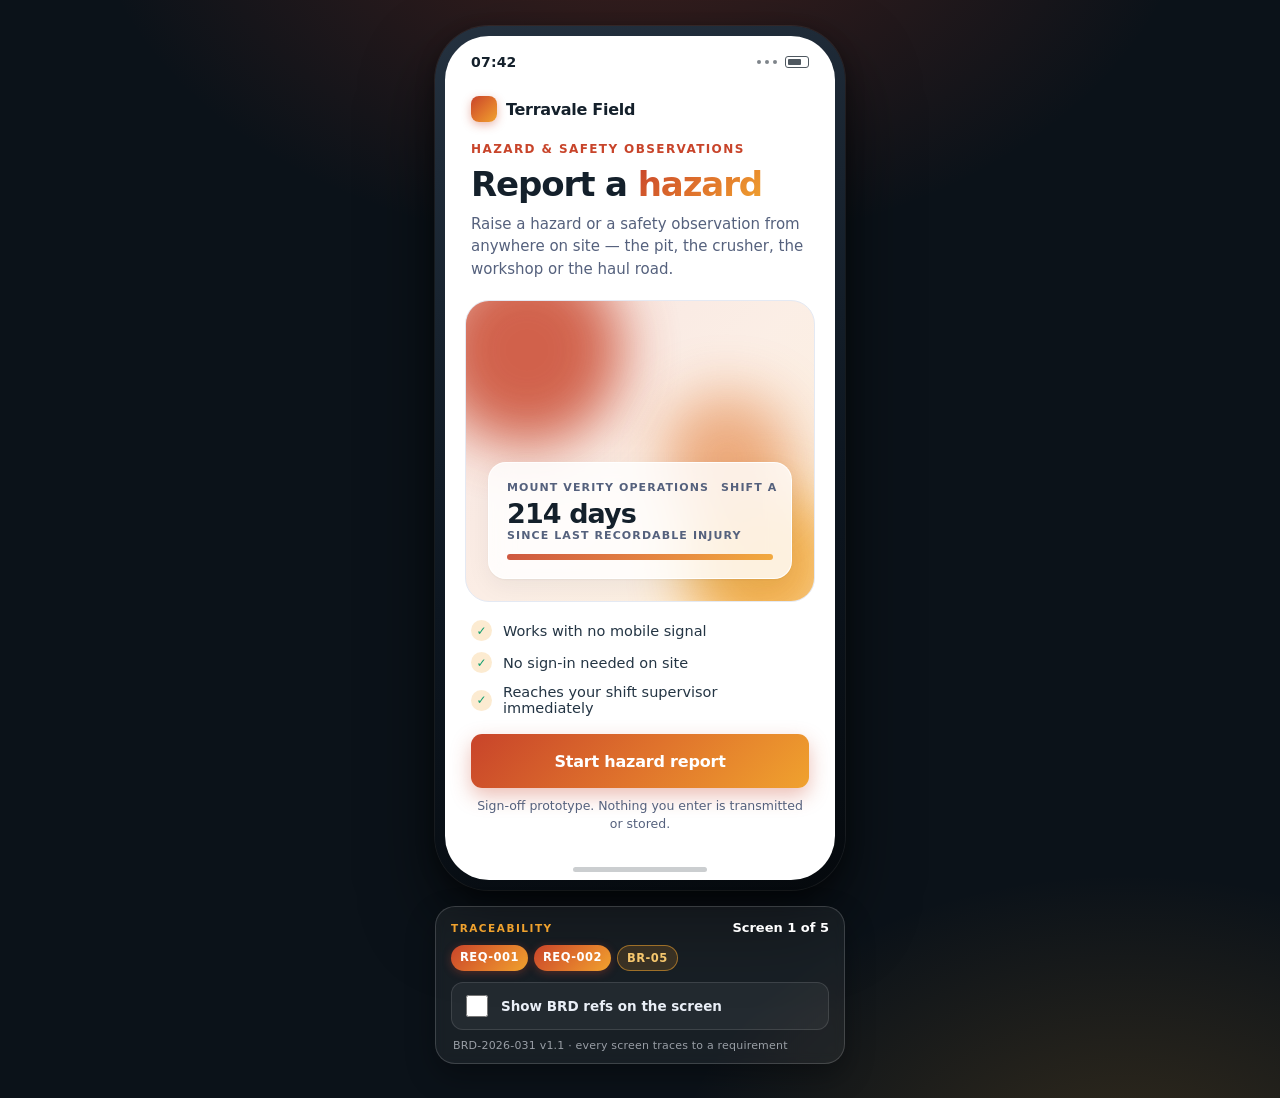
==== commit afcf98d2: "Re-cast the demo for mining: Terravale Field hazard reporting Swaps the retail-banking scenario for " ====
--- a/prototype-v2/index.html
+++ b/prototype-v2/index.html
@@ -1,274 +1,381 @@
 <!doctype html>
-<html lang="en">
+<html lang="en-AU">
 <head>
 <meta charset="utf-8">
 <meta name="viewport" content="width=device-width, initial-scale=1">
-<title>Aurora &mdash; Everyday Account &middot; click-through prototype</title>
-<meta name="description" content="Working click-through prototype for BRD-2026-014: Everyday Account digital origination. Runs from the filesystem. No data is sent or stored.">
-<!-- The Aurora design system, exactly as handed over. Not modified. -->
+<title>Terravale Field — hazard and safety observation reporting (prototype)</title>
+<meta name="description" content="Click-through prototype for BRD-2026-031 v1.1. Sign-off only: no data is transmitted or stored (BR-05).">
+
+<!-- The existing Terravale mobile design system, used unmodified (BRD section 6). -->
 <link rel="stylesheet" href="../assets/screens.css">
+<!-- Prototype-only additions: page shell, validation states, traceability strip. -->
 <link rel="stylesheet" href="prototype.css">
 </head>
+
 <body>
 
-<div class="stage">
-
-  <header class="stage-head">
-    <div class="stage-title">Aurora &mdash; Everyday Account</div>
-    <div class="stage-sub">Click-through prototype &middot; BRD&#8209;2026&#8209;014 v1.1</div>
-    <div class="stage-badge" title="BR-05: no application data is transmitted or stored.">Nothing is sent or stored &middot; BR&#8209;05</div>
-  </header>
-
-  <div class="device-wrap">
-    <div class="device">
-
-      <!-- ======================================================= 01 Welcome -->
-      <section id="screen-1"
-               class="frame screen is-active"
-               data-screen="1"
-               data-name="Welcome"
-               data-req="REQ-001, REQ-002, BR-05"
-               aria-label="Screen 1 of 4, Welcome">
-        <div class="status-bar">
-          <span>9:41</span>
-          <span class="dots" aria-hidden="true"><i></i><i></i><i></i><span class="battery"></span></span>
-        </div>
-        <div class="frame-body">
-          <div class="brandmark"><span class="glyph"></span> Aurora</div>
-
-          <p class="eyebrow" style="margin-top:22px">Everyday Account</p>
-          <h1 class="display" data-focus tabindex="-1">Banking that <span class="grad">moves</span> with you.</h1>
-
-          <div class="hero-art">
-            <span class="orb orb-a" aria-hidden="true"></span>
-            <span class="orb orb-b" aria-hidden="true"></span>
-            <span class="orb orb-c" aria-hidden="true"></span>
+<main class="stage">
+
+  <div class="device" role="group" aria-label="Terravale Field, 390 by 844 phone frame">
+    <div class="frame">
+
+      <div class="status-bar">
+        <span>07:42</span>
+        <span class="status-right">
+          <span class="dots"><i></i><i></i><i></i></span>
+          <span class="battery"></span>
+        </span>
+      </div>
+
+      <div class="frame-body">
+
+        <!-- ============================================================ 1 === -->
+        <section class="screen is-active"
+                 id="screen-intro"
+                 data-screen="1"
+                 data-req="REQ-001, REQ-002, BR-05"
+                 aria-label="Introduction">
+
+          <header class="intro-head">
+            <div class="brandmark"><span class="glyph" aria-hidden="true"></span>Terravale Field</div>
+            <p class="eyebrow" data-ref="REQ-001">Hazard &amp; safety observations</p>
+            <h1 class="display">Report a <span class="grad">hazard</span></h1>
+            <p class="lede">Raise a hazard or a safety observation from anywhere on site — the pit, the crusher, the workshop or the haul road.</p>
+          </header>
+
+          <div class="hero-art" aria-hidden="true">
+            <span class="orb orb-a"></span>
+            <span class="orb orb-b"></span>
+            <span class="orb orb-c"></span>
             <div class="hero-card">
               <div class="row">
-                <span class="label">Everyday</span>
-                <span class="label">+2.4%</span>
-              </div>
-              <div class="row" style="margin-top:2px">
-                <span class="amount">$4,820.60</span>
+                <span class="label">Mount Verity operations</span>
+                <span class="label">Shift A</span>
+              </div>
+              <div class="row" style="margin-top:4px">
+                <span class="amount">214 days</span>
+              </div>
+              <div class="row">
+                <span class="label">since last recordable injury</span>
               </div>
               <div class="bar"></div>
             </div>
           </div>
 
-          <!-- REQ-001: the three headline benefits -->
-          <ul class="value-list" data-rule="REQ-001">
-            <li><span class="tick">&#10003;</span> No monthly account fee</li>
-            <li><span class="tick">&#10003;</span> Open in under 5 minutes</li>
-            <li><span class="tick">&#10003;</span> Instant digital card</li>
+          <ul class="value-list" data-ref="REQ-001">
+            <li><span class="tick" aria-hidden="true">✓</span>Works with no mobile signal</li>
+            <li><span class="tick" aria-hidden="true">✓</span>No sign-in needed on site</li>
+            <li><span class="tick" aria-hidden="true">✓</span>Reaches your shift supervisor immediately</li>
           </ul>
 
           <div class="frame-actions">
-            <!-- REQ-002: start the application in a single action -->
-            <button type="button" class="btn btn-primary" data-go="2" data-rule="REQ-002">Get started</button>
-            <p class="legal">Sign-off prototype &mdash; nothing you enter is sent or stored.</p>
-          </div>
-        </div>
-        <div class="home-indicator"></div>
-      </section>
-
-      <!-- =================================================== 02 Your details -->
-      <section id="screen-2"
-               class="frame screen"
-               data-screen="2"
-               data-name="Your details"
-               data-req="REQ-003, REQ-004, REQ-008, REQ-009, BR-01, BR-02, BR-03, BR-05, BR-06"
-               aria-label="Screen 2 of 4, Your details"
-               hidden>
-        <div class="status-bar">
-          <span>9:41</span>
-          <span class="dots" aria-hidden="true"><i></i><i></i><i></i><span class="battery"></span></span>
-        </div>
-        <div class="frame-body">
-          <!-- REQ-008: where am I, and how do I go back -->
-          <div class="frame-nav" data-rule="REQ-008">
-            <button type="button" class="nav-back" data-back="1" aria-label="Back to the previous step">&#8249;</button>
-            <span class="progress" role="progressbar" aria-valuemin="1" aria-valuemax="4" aria-valuenow="2"
-                  aria-label="Step 2 of 4"><span style="width:50%"></span></span>
-            <span class="step-count">2 / 4</span>
-          </div>
-
-          <h2 class="h2" data-focus tabindex="-1">Your details</h2>
-          <p class="meta">We only ask for what we legally need.</p>
-
-          <form id="details-form" class="form-flow" novalidate autocomplete="off">
-            <!-- REQ-003: name, email, date of birth and account type -->
-            <div class="field-stack">
-              <div class="field" data-field="name">
-                <label for="f-name">Full name</label>
-                <input id="f-name" name="name" type="text" placeholder="Jordan Blake"
-                       autocomplete="off" spellcheck="false" aria-describedby="e-name">
-                <p class="field-error" id="e-name" data-rule="BR-01" role="alert" hidden></p>
-              </div>
-
-              <div class="field" data-field="email">
-                <label for="f-email">Email</label>
-                <input id="f-email" name="email" type="text" inputmode="email" placeholder="jordan@example.com"
-                       autocomplete="off" spellcheck="false" aria-describedby="e-email">
-                <p class="field-error" id="e-email" data-rule="BR-02" role="alert" hidden></p>
-              </div>
-
-              <div class="field" data-field="dob">
-                <label for="f-dob">Date of birth</label>
-                <input id="f-dob" name="dob" type="text" inputmode="numeric" placeholder="DD / MM / YYYY"
-                       maxlength="14" autocomplete="off" aria-describedby="h-dob e-dob">
-                <p class="hint" id="h-dob">Enter it as DD / MM / YYYY.</p>
-                <p class="field-error" id="e-dob" data-rule="BR-03" role="alert" hidden></p>
-              </div>
-
-              <!-- REQ-009: the list also offers a Joint Everyday Account -->
-              <div class="field" data-field="account" data-rule="REQ-003, REQ-009">
-                <label for="f-account">Account type</label>
-                <select id="f-account" name="account">
-                  <option value="Everyday Account">Everyday Account</option>
-                  <option value="Everyday Account + Savings">Everyday Account + Savings</option>
-                  <option value="Student Everyday Account">Student Everyday Account</option>
-                  <option value="Joint Everyday Account">Joint Everyday Account</option>
-                </select>
-              </div>
-
-              <!-- REQ-009 / BR-06: asked for only while a joint account is selected -->
-              <div class="joint-group" id="joint-group" data-rule="REQ-009" hidden>
-                <p class="group-label">Second applicant</p>
-
-                <div class="field" data-field="name2">
-                  <label for="f-name2">Their full name</label>
-                  <input id="f-name2" name="name2" type="text" placeholder="Sam Okafor"
-                         autocomplete="off" spellcheck="false" aria-describedby="e-name2">
-                  <p class="field-error" id="e-name2" data-rule="BR-06" role="alert" hidden></p>
-                </div>
-
-                <div class="field" data-field="email2">
-                  <label for="f-email2">Their email</label>
-                  <input id="f-email2" name="email2" type="text" inputmode="email" placeholder="sam@example.com"
-                         autocomplete="off" spellcheck="false" aria-describedby="e-email2">
-                  <p class="field-error" id="e-email2" data-rule="BR-06" role="alert" hidden></p>
-                </div>
-              </div>
-            </div>
-
-            <div class="frame-actions">
-              <!-- REQ-004: blocked here while anything is missing or invalid -->
-              <button type="submit" class="btn btn-primary" data-rule="REQ-004">Continue</button>
-              <p class="legal">Nothing you type leaves this device.</p>
-            </div>
+            <button class="btn btn-primary" type="button" id="btn-start" data-ref="REQ-002">
+              Start hazard report
+            </button>
+            <p class="meta note-br" data-ref="BR-05">Sign-off prototype. Nothing you enter is transmitted or stored.</p>
+          </div>
+        </section>
+
+        <!-- ============================================================ 2 === -->
+        <section class="screen"
+                 id="screen-details"
+                 data-screen="2"
+                 data-req="REQ-003, REQ-004, REQ-008, BR-01, BR-02, BR-03"
+                 aria-label="Hazard details">
+
+          <nav class="frame-nav">
+            <button class="nav-back" type="button" data-goto="intro" aria-label="Back to the introduction">‹</button>
+            <div class="progress" role="progressbar" aria-label="Report progress"
+                 aria-valuemin="0" aria-valuemax="100" aria-valuenow="33">
+              <span style="width:33%"></span>
+            </div>
+            <span class="step-count" data-ref="REQ-008">Step 1 of 3</span>
+          </nav>
+
+          <h2 class="h2" tabindex="-1">Hazard details</h2>
+          <p class="meta" id="details-meta">Every field is required.</p>
+
+          <div class="alert" id="details-alert" role="alert" hidden>
+            <span class="alert-icon" aria-hidden="true">!</span>
+            <span id="details-alert-text"></span>
+          </div>
+
+          <form class="field-stack" id="hazard-form" novalidate autocomplete="off">
+
+            <div class="field" data-field="name" data-ref="BR-01">
+              <label for="f-name">Reporter name</label>
+              <input id="f-name" name="name" type="text" inputmode="text"
+                     placeholder="e.g. Jordan Kelly" autocomplete="name"
+                     aria-describedby="e-name">
+              <p class="field-error" id="e-name"></p>
+            </div>
+
+            <div class="field" data-field="email" data-ref="BR-02">
+              <label for="f-email">Contact email</label>
+              <input id="f-email" name="email" type="email" inputmode="email"
+                     placeholder="name@terravale.com.au" autocomplete="email"
+                     spellcheck="false" aria-describedby="e-email">
+              <p class="field-error" id="e-email"></p>
+            </div>
+
+            <div class="field" data-field="date" data-ref="BR-03">
+              <div class="field-head">
+                <label for="f-date">Date observed</label>
+                <button class="chip-action" type="button" id="btn-today">Today</button>
+              </div>
+              <input id="f-date" name="date" type="text" inputmode="numeric"
+                     placeholder="DD / MM / YYYY" maxlength="14"
+                     autocomplete="off" aria-describedby="h-date e-date">
+              <p class="hint" id="h-date">Enter as DD / MM / YYYY.</p>
+              <p class="field-error" id="e-date"></p>
+            </div>
+
+            <div class="field" data-field="category" data-ref="REQ-003">
+              <label for="f-category">Hazard category</label>
+              <select id="f-category" name="category" aria-describedby="e-category">
+                <option value="">Select a category</option>
+                <option>Slip, trip or fall</option>
+                <option>Vehicle and mobile plant</option>
+                <option>Working at height</option>
+                <option>Electrical</option>
+                <option>Environmental spill</option>
+              </select>
+              <p class="field-error" id="e-category"></p>
+            </div>
+
           </form>
-        </div>
-        <div class="home-indicator"></div>
-      </section>
-
-      <!-- ======================================================== 03 Review -->
-      <section id="screen-3"
-               class="frame screen"
-               data-screen="3"
-               data-name="Review and consent"
-               data-req="REQ-005, REQ-006, REQ-008, REQ-009, BR-04, BR-05"
-               aria-label="Screen 3 of 4, Check and confirm"
-               hidden>
-        <div class="status-bar">
-          <span>9:41</span>
-          <span class="dots" aria-hidden="true"><i></i><i></i><i></i><span class="battery"></span></span>
-        </div>
-        <div class="frame-body">
-          <div class="frame-nav" data-rule="REQ-008">
-            <button type="button" class="nav-back" data-back="2" aria-label="Back to your details">&#8249;</button>
-            <span class="progress" role="progressbar" aria-valuemin="1" aria-valuemax="4" aria-valuenow="3"
-                  aria-label="Step 3 of 4"><span style="width:75%"></span></span>
-            <span class="step-count">3 / 4</span>
-          </div>
-
-          <h2 class="h2" data-focus tabindex="-1">Check and confirm</h2>
-          <p class="meta">Nothing is submitted until you tap confirm.</p>
-
-          <!-- REQ-005: every value the customer entered, played back -->
-          <div class="summary" data-rule="REQ-005">
-            <dl>
-              <div class="item"><dt>Name</dt><dd id="r-name">&mdash;</dd></div>
-              <div class="item"><dt>Email</dt><dd id="r-email">&mdash;</dd></div>
-              <div class="item"><dt>Date of birth</dt><dd id="r-dob">&mdash;</dd></div>
-              <!-- REQ-009: both applicants are shown when the account is joint -->
-              <div class="item" id="row-name2" data-rule="REQ-009" hidden><dt>Second applicant</dt><dd id="r-name2">&mdash;</dd></div>
-              <div class="item" id="row-email2" data-rule="REQ-009" hidden><dt>Their email</dt><dd id="r-email2">&mdash;</dd></div>
-              <div class="item"><dt>Account</dt><dd id="r-account">&mdash;</dd></div>
-            </dl>
-          </div>
-
-          <!-- REQ-006 / BR-04: explicit acceptance before submission -->
-          <label class="consent" id="consent-block" data-rule="REQ-006" for="f-consent">
-            <input type="checkbox" id="f-consent" aria-describedby="e-consent">
-            <span>I agree to the Product Disclosure Statement and Target Market Determination.</span>
-          </label>
-          <p class="field-error field-error-block" id="e-consent" data-rule="BR-04" role="alert" hidden></p>
-
-          <div class="frame-actions">
-            <button type="button" class="btn btn-primary" id="confirm-btn" data-rule="BR-04">Confirm and open</button>
-            <button type="button" class="btn btn-ghost" data-back="2">Back</button>
-            <p class="legal">This prototype does not submit or store your details.</p>
-          </div>
-        </div>
-        <div class="home-indicator"></div>
-      </section>
-
-      <!-- ================================================== 04 Confirmation -->
-      <section id="screen-4"
-               class="frame screen"
-               data-screen="4"
-               data-name="Confirmation"
-               data-req="REQ-007, BR-05"
-               aria-label="Screen 4 of 4, Confirmation"
-               hidden>
-        <div class="status-bar">
-          <span>9:41</span>
-          <span class="dots" aria-hidden="true"><i></i><i></i><i></i><span class="battery"></span></span>
-        </div>
-        <div class="frame-body">
+
+          <div class="frame-actions">
+            <button class="btn btn-primary" type="button" id="btn-continue" data-ref="REQ-004">
+              Continue to risk rating
+            </button>
+          </div>
+        </section>
+
+        <!-- ============================================================ 3 === -->
+        <section class="screen"
+                 id="screen-risk"
+                 data-screen="3"
+                 data-req="REQ-009, REQ-004, REQ-008, BR-06"
+                 aria-label="Risk rating">
+
+          <nav class="frame-nav">
+            <button class="nav-back" type="button" data-goto="details" aria-label="Back to hazard details">‹</button>
+            <div class="progress" role="progressbar" aria-label="Report progress"
+                 aria-valuemin="0" aria-valuemax="100" aria-valuenow="66">
+              <span style="width:66%"></span>
+            </div>
+            <span class="step-count" data-ref="REQ-008">Step 2 of 3</span>
+          </nav>
+
+          <h2 class="h2" tabindex="-1">Risk rating</h2>
+          <p class="meta" id="risk-meta">How badly could this have ended?</p>
+
+          <div class="alert" id="risk-alert" role="alert" hidden>
+            <span class="alert-icon" aria-hidden="true">!</span>
+            <span id="risk-alert-text"></span>
+          </div>
+
+          <form class="field-stack" id="risk-form" novalidate autocomplete="off">
+
+            <div class="field field-risk" data-field="risk" data-ref="REQ-009">
+              <span class="risk-label" id="risk-label">Risk rating</span>
+
+              <div class="risk-options" role="radiogroup" aria-labelledby="risk-label"
+                   aria-describedby="e-risk">
+
+                <label class="risk-option" for="f-risk-low" data-level="Low">
+                  <span class="risk-bar" aria-hidden="true"></span>
+                  <input type="radio" name="risk" id="f-risk-low" value="Low">
+                  <span class="risk-text">
+                    <span class="risk-name">Low</span>
+                    <span class="risk-note">Unlikely to hurt anyone</span>
+                  </span>
+                </label>
+
+                <label class="risk-option" for="f-risk-moderate" data-level="Moderate">
+                  <span class="risk-bar" aria-hidden="true"></span>
+                  <input type="radio" name="risk" id="f-risk-moderate" value="Moderate">
+                  <span class="risk-text">
+                    <span class="risk-name">Moderate</span>
+                    <span class="risk-note">Could cause a first-aid or medical injury</span>
+                  </span>
+                </label>
+
+                <label class="risk-option" for="f-risk-high" data-level="High potential">
+                  <span class="risk-bar" aria-hidden="true"></span>
+                  <input type="radio" name="risk" id="f-risk-high" value="High potential">
+                  <span class="risk-text">
+                    <span class="risk-name">High potential</span>
+                    <span class="risk-note">Could have killed or permanently injured someone</span>
+                  </span>
+                </label>
+
+              </div>
+              <p class="field-error" id="e-risk"></p>
+            </div>
+
+            <!-- REQ-009: requested only for a high potential rating. BR-06 validates
+                 these to the same standard as the reporter's own details. -->
+            <div class="escalation" id="escalation" data-ref="BR-06" hidden>
+              <p class="escalation-head">
+                <span class="escalation-flag" aria-hidden="true">!</span>
+                High potential hazards are escalated. Name the supervisor you have
+                notified.
+              </p>
+
+              <div class="field" data-field="supName">
+                <label for="f-sup-name">Supervisor notified</label>
+                <input id="f-sup-name" name="supName" type="text" inputmode="text"
+                       placeholder="e.g. Priya Raman" autocomplete="off"
+                       aria-describedby="e-sup-name">
+                <p class="field-error" id="e-sup-name"></p>
+              </div>
+
+              <div class="field" data-field="supEmail">
+                <label for="f-sup-email">Supervisor contact email</label>
+                <input id="f-sup-email" name="supEmail" type="email" inputmode="email"
+                       placeholder="name@terravale.com.au" autocomplete="off"
+                       spellcheck="false" aria-describedby="e-sup-email">
+                <p class="field-error" id="e-sup-email"></p>
+              </div>
+            </div>
+
+          </form>
+
+          <div class="frame-actions">
+            <button class="btn btn-primary" type="button" id="btn-risk-continue" data-ref="REQ-004">
+              Continue to review
+            </button>
+          </div>
+        </section>
+
+        <!-- ============================================================ 4 === -->
+        <section class="screen"
+                 id="screen-review"
+                 data-screen="4"
+                 data-req="REQ-005, REQ-006, REQ-008, REQ-009, BR-04, BR-05"
+                 aria-label="Check your report">
+
+          <nav class="frame-nav">
+            <button class="nav-back" type="button" data-goto="risk" aria-label="Back to risk rating">‹</button>
+            <div class="progress" role="progressbar" aria-label="Report progress"
+                 aria-valuemin="0" aria-valuemax="100" aria-valuenow="100">
+              <span style="width:100%"></span>
+            </div>
+            <span class="step-count" data-ref="REQ-008">Step 3 of 3</span>
+          </nav>
+
+          <h2 class="h2" tabindex="-1">Check your report</h2>
+          <p class="meta">Go back to change anything. Nothing has been submitted yet.</p>
+
+          <div class="review-scroll">
+            <div class="summary" data-ref="REQ-005">
+              <dl>
+                <div class="item"><dt>Reporter</dt><dd id="sum-name">—</dd></div>
+                <div class="item"><dt>Contact email</dt><dd id="sum-email">—</dd></div>
+                <div class="item"><dt>Date observed</dt><dd id="sum-date">—</dd></div>
+                <div class="item"><dt>Category</dt><dd id="sum-category">—</dd></div>
+                <div class="item"><dt>Risk rating</dt><dd id="sum-risk">—</dd></div>
+              </dl>
+            </div>
+
+            <!-- REQ-009: shown only where the rating is High potential. -->
+            <div class="escalation-summary" id="sum-escalation" data-ref="REQ-009" hidden>
+              <p class="review-caption">Escalated — supervisor notified</p>
+              <div class="summary">
+                <dl>
+                  <div class="item"><dt>Name</dt><dd id="sum-sup-name">—</dd></div>
+                  <div class="item"><dt>Email</dt><dd id="sum-sup-email">—</dd></div>
+                </dl>
+              </div>
+            </div>
+
+            <label class="consent" id="consent-block" for="f-declare" data-ref="REQ-006">
+              <input type="checkbox" id="f-declare" aria-describedby="e-declare">
+              <span>I confirm these details are accurate, and that I have made the area safe where it was safe to do so.</span>
+            </label>
+            <p class="field-error" id="e-declare" role="alert"></p>
+
+            <p class="meta note-br" data-ref="BR-05">Prototype for sign-off only — this report is not transmitted or stored anywhere.</p>
+          </div>
+
+          <div class="frame-actions">
+            <button class="btn btn-primary is-blocked" type="button" id="btn-submit"
+                    data-blocked="true" aria-describedby="e-declare" data-ref="BR-04">
+              Submit report
+            </button>
+            <button class="btn btn-ghost" type="button" data-goto="details" data-ref="REQ-008">
+              Back to details
+            </button>
+          </div>
+        </section>
+
+        <!-- ============================================================ 5 === -->
+        <section class="screen"
+                 id="screen-done"
+                 data-screen="5"
+                 data-req="REQ-007, BR-05"
+                 aria-label="Report submitted">
+
+          <nav class="frame-nav">
+            <div class="progress" role="progressbar" aria-label="Report progress"
+                 aria-valuemin="0" aria-valuemax="100" aria-valuenow="100">
+              <span style="width:100%"></span>
+            </div>
+            <span class="step-count">Submitted</span>
+          </nav>
+
           <div class="done-body">
-            <div class="seal" aria-hidden="true">&#10003;</div>
-            <p class="eyebrow">Account open</p>
-            <h1 class="display" data-focus tabindex="-1">You&rsquo;re all <span class="grad">set</span>.</h1>
-            <p class="lede" id="done-lede">Your digital card is ready to add to your wallet.</p>
-
-            <!-- REQ-007: the new BSB and account number -->
-            <div class="account-chip" data-rule="REQ-007">
-              <div class="label">BSB / Account</div>
-              <div class="value" id="r-account-number">032&#8209;114 &middot; 8820 4471</div>
-            </div>
-          </div>
-
-          <div class="frame-actions">
-            <!-- REQ-007: add the digital card to the wallet -->
-            <button type="button" class="btn btn-primary" id="wallet-btn" data-rule="REQ-007">Add card to wallet</button>
-            <button type="button" class="btn btn-ghost" id="home-btn">Back to home</button>
-            <p class="legal">Illustrative numbers only &mdash; no account has been opened.</p>
-          </div>
-        </div>
-        <div class="home-indicator"></div>
-
-        <p class="toast" id="toast" role="status" hidden></p>
-      </section>
-
+            <div class="seal" aria-hidden="true">✓</div>
+            <h2 class="display" tabindex="-1">Report received</h2>
+            <p class="lede">Your hazard report has been logged against this shift.</p>
+
+            <div class="account-chip" data-ref="REQ-007">
+              <div class="label">Hazard reference</div>
+              <div class="value" id="hazard-ref">HZ-0000-00000</div>
+            </div>
+
+            <p class="notify-status" id="notify-status" role="status"></p>
+            <p class="meta note-br" data-ref="BR-05">Nothing was transmitted or stored. This is a sign-off prototype.</p>
+          </div>
+
+          <div class="frame-actions">
+            <button class="btn btn-primary" type="button" id="btn-notify" data-ref="REQ-007">
+              Notify shift supervisor
+            </button>
+            <button class="btn btn-ghost" type="button" id="btn-restart">
+              Start another report
+            </button>
+          </div>
+        </section>
+
+      </div><!-- /frame-body -->
+
+      <div class="home-indicator"></div>
+    </div><!-- /frame -->
+  </div><!-- /device -->
+
+  <!-- ------------------------------------------------- traceability strip -- -->
+  <footer class="trace" aria-label="Requirement traceability">
+    <div class="trace-top">
+      <span class="trace-eyebrow">Traceability</span>
+      <span class="trace-screen" id="trace-screen">Screen 1 of 5</span>
     </div>
-  </div>
-
-  <!-- Traceability strip: read live from each screen's data-req attribute -->
-  <footer class="trace">
-    <div class="trace-line">
-      <b id="trace-step">Screen 1 of 4</b>
-      <span class="trace-name" id="trace-name">Welcome</span>
+
+    <div class="trace-chips" id="trace-chips" aria-live="polite">
+      <!-- filled live from the active screen's data-req attribute -->
     </div>
-    <div class="trace-refs" id="trace-refs" aria-label="Requirements satisfied by this screen"></div>
-    <label class="trace-toggle">
-      <input type="checkbox" id="trace-mode"> Show BRD refs on the screen
+
+    <label class="trace-toggle" for="toggle-refs">
+      <input type="checkbox" id="toggle-refs">
+      <span>Show BRD refs on the screen</span>
     </label>
+
+    <p class="trace-doc">BRD-2026-031 v1.1 · every screen traces to a requirement</p>
   </footer>
 
-  <p class="sr-only" role="status" id="live-region"></p>
-
-</div>
+</main>
 
 <script src="app.js"></script>
 </body>
--- a/assets/screens.css
+++ b/assets/screens.css
@@ -1,31 +1,30 @@
 /* ============================================================================
-   Aurora — shared screen design system
-   Used by BOTH design/canvas.html (static frames) and prototype/index.html
-   (the working click-through). Same pixels, two very different experiences.
-   No build step, no CDN, no fonts to download.
+   Terravale — shared mobile design system
+   The house design system referenced by section 6 of the BRD. Reused unmodified
+   by anything built from that document. No build step, no CDN, no web fonts.
    ========================================================================= */
 
 :root {
   --font-display: "Segoe UI Variable Display", "Segoe UI Variable", "Segoe UI",
                   system-ui, -apple-system, "Helvetica Neue", sans-serif;
 
-  --ink-900: #0b1020;
-  --ink-700: #1c2438;
+  --ink-900: #14202b;
+  --ink-700: #243544;
   --ink-500: #55617d;
   --ink-400: #7c88a3;
   --ink-200: #d8dfec;
   --ink-100: #eef2f9;
 
-  --brand-600: #4a32d8;
-  --brand-500: #6e56f8;
-  --brand-300: #a99bff;
-  --cyan-400: #2fb6ff;
-  --mint-400: #43e5c4;
-
-  --aurora: linear-gradient(135deg, #6e56f8 0%, #2fb6ff 52%, #43e5c4 100%);
-  --aurora-soft: linear-gradient(135deg, rgba(110, 86, 248, .14) 0%,
-                                          rgba(47, 182, 255, .12) 52%,
-                                          rgba(67, 229, 196, .14) 100%);
+  --brand-600: #a6321c;
+  --brand-500: #c8442a;
+  --brand-300: #e8846a;
+  --ochre-400: #e0742c;
+  --amber-400: #f0a22e;
+
+  --terra: linear-gradient(135deg, #c8442a 0%, #e0742c 52%, #f0a22e 100%);
+  --terra-soft: linear-gradient(135deg, rgba(200, 68, 42, .14) 0%,
+                                          rgba(224, 116, 44, .12) 52%,
+                                          rgba(240, 162, 46, .16) 100%);
 
   --surface: #ffffff;
   --surface-sunken: #f5f7fc;
@@ -39,8 +38,8 @@
   --radius-md: 16px;
   --radius-sm: 11px;
 
-  --shadow-card: 0 1px 2px rgba(11, 16, 32, .05), 0 8px 24px rgba(11, 16, 32, .06);
-  --shadow-cta: 0 8px 20px rgba(110, 86, 248, .34);
+  --shadow-card: 0 1px 2px rgba(20, 32, 43, .05), 0 8px 24px rgba(20, 32, 43, .06);
+  --shadow-cta: 0 8px 20px rgba(200, 68, 42, .34);
 }
 
 *, *::before, *::after { box-sizing: border-box; }
@@ -127,7 +126,7 @@
   font-weight: 700;
 }
 .display .grad {
-  background: var(--aurora);
+  background: var(--terra);
   -webkit-background-clip: text;
   background-clip: text;
   color: transparent;
@@ -181,7 +180,7 @@
   display: block;
   height: 100%;
   border-radius: 3px;
-  background: var(--aurora);
+  background: var(--terra);
   transition: width .38s cubic-bezier(.4, 0, .2, 1);
 }
 .step-count {
@@ -206,8 +205,8 @@
 .brandmark .glyph {
   width: 26px; height: 26px;
   border-radius: 8px;
-  background: var(--aurora);
-  box-shadow: 0 3px 10px rgba(110, 86, 248, .38);
+  background: var(--terra);
+  box-shadow: 0 3px 10px rgba(200, 68, 42, .38);
 }
 
 /* ------------------------------------------------------------- screen 1 --- */
@@ -218,7 +217,7 @@
   min-height: 0;
   margin: 20px -6px 0;
   border-radius: 24px;
-  background: var(--aurora-soft);
+  background: var(--terra-soft);
   border: 1px solid var(--hairline);
   overflow: hidden;
 }
@@ -228,9 +227,9 @@
   filter: blur(28px);
   opacity: .82;
 }
-.hero-art .orb-a { width: 190px; height: 190px; top: -46px; left: -34px;  background: #6e56f8; }
-.hero-art .orb-b { width: 160px; height: 160px; bottom: -44px; right: -30px; background: #43e5c4; }
-.hero-art .orb-c { width: 130px; height: 130px; top: 92px; right: 22px;   background: #2fb6ff; opacity: .55; }
+.hero-art .orb-a { width: 190px; height: 190px; top: -46px; left: -34px;  background: #c8442a; }
+.hero-art .orb-b { width: 160px; height: 160px; bottom: -44px; right: -30px; background: #f0a22e; }
+.hero-art .orb-c { width: 130px; height: 130px; top: 92px; right: 22px;   background: #e0742c; opacity: .55; }
 
 .hero-card {
   position: absolute;
@@ -265,7 +264,7 @@
   margin-top: 12px;
   height: 6px;
   border-radius: 3px;
-  background: var(--aurora);
+  background: var(--terra);
   opacity: .9;
 }
 
@@ -290,7 +289,7 @@
   display: grid;
   place-items: center;
   border-radius: 50%;
-  background: rgba(67, 229, 196, .2);
+  background: rgba(240, 162, 46, .22);
   color: var(--success);
   font-size: 12px;
   font-weight: 800;
@@ -409,11 +408,11 @@
   display: grid;
   place-items: center;
   border-radius: 50%;
-  background: var(--aurora);
+  background: var(--terra);
   color: #fff;
   font-size: 42px;
   font-weight: 800;
-  box-shadow: 0 14px 34px rgba(110, 86, 248, .4);
+  box-shadow: 0 14px 34px rgba(200, 68, 42, .40);
   margin-bottom: 20px;
 }
 .done-body .display { font-size: 30px; }
@@ -464,7 +463,7 @@
   cursor: pointer;
 }
 .btn-primary {
-  background: var(--aurora);
+  background: var(--terra);
   color: #fff;
   box-shadow: var(--shadow-cta);
 }
--- a/prototype-v2/prototype.css
+++ b/prototype-v2/prototype.css
@@ -1,349 +1,589 @@
 /* ============================================================================
-   Aurora — click-through prototype
-   Page chrome ONLY. Every pixel inside the phone comes from
-   ../assets/screens.css, which is used exactly as handed over and is not
-   modified or overridden here. This file adds: the stage the phone sits on,
-   screen switching, validation states, and the BRD traceability strip.
-   No build step, no CDN, no framework. Runs from file://.
+   Terravale Field — hazard reporting prototype (BRD-2026-031 v1.1)
+
+   This file ONLY layers what the shared design system does not provide:
+   the page shell around the phone, screen switching, validation states,
+   the requirement-trace overlay and the trace strip.
+
+   assets/screens.css is linked first and is used unmodified. Everything here
+   is expressed in that file's own custom properties so the two stay in step.
    ========================================================================= */
 
-:root {
-  --fit: 1;                       /* set by app.js so the 390x844 frame always fits */
-  --stage-ink: #e8ecf9;
-  --stage-dim: #98a3c4;
-}
-
-html { height: 100%; }
+/* ------------------------------------------------------------- page shell -- */
+
+html { -webkit-text-size-adjust: 100%; }
 
 body {
   margin: 0;
-  min-height: 100%;
+  min-height: 100vh;
+  font-family: var(--font-display);
+  color: #e9eef6;
   background:
-    radial-gradient(1100px 640px at 50% -12%, rgba(110, 86, 248, .34), transparent 62%),
-    radial-gradient(900px 560px at 88% 10%, rgba(47, 182, 255, .20), transparent 60%),
-    radial-gradient(820px 520px at 6% 92%, rgba(67, 229, 196, .16), transparent 62%),
-    #070a16;
-  background-attachment: fixed;
-  color: var(--stage-ink);
-  font-family: var(--font-display);
+    radial-gradient(900px 620px at 50% -12%, rgba(200, 68, 42, .30), transparent 62%),
+    radial-gradient(760px 520px at 88% 108%, rgba(240, 162, 46, .18), transparent 60%),
+    #0b1219;
   -webkit-font-smoothing: antialiased;
 }
 
 .stage {
   min-height: 100vh;
-  padding: 26px 24px 34px;
+  padding: 26px 16px 34px;
   display: flex;
   flex-direction: column;
   align-items: center;
   justify-content: center;
-  gap: 20px;
-}
-
-/* --------------------------------------------------------------- header -- */
-
-.stage-head { text-align: center; }
-.stage-title {
-  font-size: 15px;
-  font-weight: 700;
-  letter-spacing: -.2px;
-}
-.stage-sub {
-  margin-top: 3px;
-  font-size: 12px;
-  color: var(--stage-dim);
-}
-.stage-badge {
-  display: inline-block;
-  margin-top: 9px;
-  padding: 4px 11px;
-  border-radius: 999px;
-  border: 1px solid rgba(67, 229, 196, .34);
-  background: rgba(67, 229, 196, .10);
-  color: var(--mint-400);
-  font-size: 11px;
-  font-weight: 700;
-  letter-spacing: .5px;
-}
-
-/* --------------------------------------------------------------- device -- */
-
-/* The wrapper reserves the scaled footprint so nothing jumps when --fit changes. */
-.device-wrap {
-  flex: 0 0 auto;
-  width: calc(var(--frame-w) * var(--fit));
-  height: calc(var(--frame-h) * var(--fit));
-}
+  gap: 16px;
+}
+
+/* the handset itself — 390 x 844, exactly as the design system declares it */
 .device {
-  position: relative;
-  width: var(--frame-w);
-  height: var(--frame-h);
-  border-radius: 46px;
-  overflow: hidden;
-  background: var(--surface);
-  transform: scale(var(--fit));
-  transform-origin: top left;
+  flex: 0 0 auto;
+  width: calc(var(--frame-w) + 20px);
+  padding: 10px;
+  border-radius: 54px;
+  background: linear-gradient(160deg, #24313f 0%, #0d1620 58%, #05090d 100%);
   box-shadow:
-    0 0 0 11px #0b0f20,
-    0 0 0 12px rgba(255, 255, 255, .12),
-    0 30px 70px -16px rgba(4, 7, 18, .8);
-}
-
-/* ------------------------------------------------------- screen swapping -- */
-
-.screen[hidden] { display: none; }      /* beats .frame's display:flex */
-.screen.is-active { animation: screen-in .30s cubic-bezier(.4, 0, .2, 1) both; }
-@keyframes screen-in {
-  from { opacity: 0; transform: translateY(9px); }
-  to   { opacity: 1; transform: none; }
-}
-[data-focus]:focus { outline: none; }
-
-/* Keyboard focus that is visible but never fights the design system. */
-.frame :is(button, input, select):focus-visible {
-  outline: 2px solid var(--brand-500);
-  outline-offset: 2px;
-}
-
-/* The form owns the remaining frame height so .frame-actions still pins low. */
-.form-flow {
+    0 0 0 1px rgba(255, 255, 255, .07),
+    0 34px 70px rgba(0, 0, 0, .55),
+    0 6px 18px rgba(0, 0, 0, .40);
+}
+.device .frame { border-radius: 44px; }   /* cosmetic only — bezel corners */
+
+.status-right { display: flex; align-items: center; gap: 8px; }
+
+/* ------------------------------------------------------ screen switching -- */
+
+.screen { display: none; }
+.screen.is-active {
   flex: 1 1 auto;
   min-height: 0;
   display: flex;
   flex-direction: column;
-}
-
-/* ---------------------------------------------- validation — REQ-004 ----- */
+  animation: screen-in .26s cubic-bezier(.4, 0, .2, 1) both;
+}
+@keyframes screen-in {
+  from { opacity: 0; transform: translateY(7px); }
+  to   { opacity: 1; transform: none; }
+}
+.screen .h2:focus,
+.screen .display:focus { outline: none; }
+
+/* ---------------------------------------- sunlight + gloves adjustments --- */
+/* Same palette, stronger legibility: secondary text moves off --ink-400
+   (~3.4:1 on white) and onto --ink-500 (~6.2:1), which clears WCAG AA.     */
+
+.meta,
+.field .hint,
+.step-count,
+.summary dt,
+.hero-card .label,
+.account-chip .label { color: var(--ink-500); }
+
+.consent { font-size: 14px; color: var(--ink-700); cursor: pointer; }
+.consent input { width: 26px; height: 26px; cursor: pointer; }
+
+.value-list li { font-size: 14.5px; }
+
+/* every interactive control gets a visible, high-contrast focus ring */
+:where(button, input, select, a, label.consent):focus-visible {
+  outline: 3px solid var(--brand-500);
+  outline-offset: 2px;
+  border-radius: var(--radius-sm);
+}
+.trace :where(button, input, label):focus-visible { outline-color: var(--amber-400); }
+
+/* enlarge the hit area of small controls without changing how they look */
+.nav-back { position: relative; cursor: pointer; }
+.nav-back::before { content: ""; position: absolute; inset: -7px; border-radius: 50%; }
+
+.btn:active { transform: translateY(1px); }
+
+/* ------------------------------------------------------------- screen 1 --- */
+
+.intro-head { flex: 0 0 auto; }
+.intro-head .eyebrow { margin-top: 20px; }
+.intro-head .lede { margin-top: 10px; }
+
+.hero-card .amount { font-variant-numeric: normal; }
+.hero-card .label { white-space: nowrap; }
+
+.note-br {
+  margin: 0;
+  font-size: 12.5px;
+  line-height: 1.4;
+  text-align: center;
+  color: var(--ink-500);
+}
+
+/* ------------------------------------------------------- screen 2, form --- */
+
+.field-head {
+  display: flex;
+  align-items: center;
+  justify-content: space-between;
+  gap: 10px;
+}
+.field-head label { margin: 0; }
+
+.chip-action {
+  position: relative;
+  height: 30px;
+  padding: 0 13px;
+  border: 1.5px solid var(--hairline);
+  border-radius: 999px;
+  background: var(--surface);
+  color: var(--brand-600);
+  font: inherit;
+  font-size: 12px;
+  font-weight: 700;
+  letter-spacing: .3px;
+  cursor: pointer;
+}
+.chip-action::before { content: ""; position: absolute; inset: -9px; }
+.chip-action:hover { border-color: var(--brand-300); }
+
+/* the form scrolls inside the handset once error messages appear */
+#hazard-form,
+#risk-form {
+  overflow-y: auto;
+  overscroll-behavior: contain;
+  scrollbar-width: thin;
+  padding-right: 2px;
+  scroll-padding: 12px 0;
+}
+
+.field input::placeholder { color: var(--ink-400); }
+.field input:hover,
+.field select:hover { border-color: var(--ink-200); }
+.field input:focus,
+.field select:focus { border-color: var(--brand-500); background: var(--surface); }
+
+/* ------------------------------------------------- validation (REQ-004) --- */
+
+.field.is-invalid input,
+.field.is-invalid select {
+  border-color: var(--danger);
+  background: #fff4f7;
+}
+/* the specific error replaces the generic hint, rather than stacking under it */
+.field.is-invalid .hint { display: none; }
 
 .field-error {
+  display: none;
   margin: 0;
-  font-size: 12px;
+  font-size: 13px;
   line-height: 1.35;
-  font-weight: 600;
+  font-weight: 700;
   color: var(--danger);
 }
-.field-error::before {
-  content: "!";
-  display: inline-grid;
+.field-error::before { content: "▲ "; font-size: 10px; }
+.field.is-invalid .field-error,
+.field-error.is-shown { display: block; }
+
+#e-declare { margin-top: 8px; }
+
+.alert {
+  display: flex;
+  align-items: center;
+  gap: 10px;
+  margin-top: 12px;
+  padding: 12px 14px;
+  border: 1.5px solid var(--danger);
+  border-radius: var(--radius-sm);
+  background: #fff4f7;
+  color: var(--danger);
+  font-size: 13.5px;
+  font-weight: 700;
+  line-height: 1.35;
+}
+.alert[hidden] { display: none; }
+.alert-icon {
+  flex: 0 0 auto;
+  width: 22px;
+  height: 22px;
+  display: grid;
   place-items: center;
-  width: 14px;
-  height: 14px;
-  margin-right: 6px;
   border-radius: 50%;
   background: var(--danger);
   color: #fff;
-  font-size: 10px;
-  font-weight: 800;
-  vertical-align: -2px;
-}
-.field-error-block { margin-top: 8px; }
-
-.field.is-invalid input,
-.field.is-invalid select {
-  border-color: var(--danger);
-  background: rgba(216, 48, 90, .05);
-}
-.field.is-invalid label { color: var(--danger); }
-.field.is-invalid input:focus-visible,
-.field.is-invalid select:focus-visible { outline-color: var(--danger); }
-.consent.is-invalid { border-color: var(--danger); }
-
-.is-shake { animation: shake .32s cubic-bezier(.36, .07, .19, .97) both; }
-@keyframes shake {
-  10%, 90% { transform: translateX(-1.5px); }
-  20%, 80% { transform: translateX(3px); }
-  30%, 50%, 70% { transform: translateX(-4px); }
-  40%, 60% { transform: translateX(4px); }
-}
-
-/* --------------------------------- second applicant — REQ-009 / BR-06 ---- */
-
-/* Revealed only while a joint account is selected. It sits inside
-   .field-stack and reuses that grid's rhythm and the design system's own
-   field styling, so the screen keeps the spacing it was handed over with. */
-.joint-group { display: grid; gap: 14px; }
-.joint-group[hidden] { display: none; }     /* beats the grid above */
-
-/* Two more fields do not fit the handed-over 844px frame, so while the second
-   applicant is on screen the stack scrolls — the way a real mobile form does.
-   Scrollbars stay hidden, as they are on a phone; the soft edge below shows
-   there is more. Applied only in the joint case, so every other screen keeps
-   exactly the layout it was handed over with. */
-.field-stack.is-scrollable {
-  overflow-y: auto;
-  overscroll-behavior: contain;
-  -webkit-overflow-scrolling: touch;
-  scrollbar-width: none;
-}
-.field-stack.is-scrollable::-webkit-scrollbar { width: 0; height: 0; }
-
-.field-stack.has-below:not(.has-above) {
-  -webkit-mask-image: linear-gradient(to bottom, #000 calc(100% - 34px), transparent 100%);
-          mask-image: linear-gradient(to bottom, #000 calc(100% - 34px), transparent 100%);
-}
-.field-stack.has-above:not(.has-below) {
-  -webkit-mask-image: linear-gradient(to bottom, transparent 0, #000 26px);
-          mask-image: linear-gradient(to bottom, transparent 0, #000 26px);
-}
-.field-stack.has-above.has-below {
-  -webkit-mask-image: linear-gradient(to bottom, transparent 0, #000 26px,
-                                      #000 calc(100% - 34px), transparent 100%);
-          mask-image: linear-gradient(to bottom, transparent 0, #000 26px,
-                                      #000 calc(100% - 34px), transparent 100%);
-}
-
-.group-label {
-  display: flex;
-  align-items: center;
-  gap: 10px;
-  margin: 0;
+  font-size: 14px;
+  font-weight: 800;
+}
+
+/* ------------------------------------------------- screen 3, risk (REQ-009) */
+/* Chosen over a dropdown deliberately: three standing targets, each 64px tall,
+   are usable in gloves. The colour bar carries the rating a second way so it
+   still reads at a glance in direct sunlight.                                */
+
+.field-risk .risk-label {
   font-size: 12px;
   font-weight: 700;
   letter-spacing: .5px;
   text-transform: uppercase;
-  color: var(--brand-500);
-}
-.group-label::after {
-  content: "";
+  color: var(--ink-500);
+}
+
+.risk-options { display: grid; gap: 11px; }
+
+.field-risk .risk-option {
+  display: flex;
+  align-items: center;
+  gap: 13px;
+  min-height: 74px;
+  padding: 13px 15px;
+  border: 1.5px solid var(--hairline);
+  border-radius: var(--radius-sm);
+  background: var(--surface-sunken);
+  cursor: pointer;
+  /* undo the uppercase field-label treatment inherited from the design system */
+  font-size: 15px;
+  font-weight: 600;
+  letter-spacing: normal;
+  text-transform: none;
+  color: var(--ink-900);
+  margin: 0;
+}
+.field-risk .risk-option:hover { border-color: var(--ink-200); }
+
+.risk-bar {
+  flex: 0 0 auto;
+  align-self: stretch;
+  width: 6px;
+  border-radius: 999px;
+  background: var(--ink-200);
+}
+.risk-option[data-level="Low"] .risk-bar            { background: var(--success); }
+.risk-option[data-level="Moderate"] .risk-bar       { background: var(--ochre-400); }
+.risk-option[data-level="High potential"] .risk-bar { background: var(--brand-500); }
+
+.field-risk input[type="radio"] {
+  flex: 0 0 auto;
+  width: 26px;
+  height: 26px;
+  padding: 0;
+  margin: 0;
+  border: 2px solid var(--ink-400);
+  border-radius: 50%;
+  background: var(--surface);
+  cursor: pointer;
+}
+.field-risk input[type="radio"]:checked {
+  border-color: var(--brand-500);
+  background: var(--brand-500);
+  box-shadow: inset 0 0 0 4px var(--surface);
+}
+
+.risk-text { display: grid; gap: 3px; }
+.risk-name { font-size: 17px; font-weight: 700; line-height: 1.2; color: var(--ink-900); }
+.risk-note { font-size: 13px; font-weight: 500; line-height: 1.32; color: var(--ink-500); }
+
+.field-risk .risk-option.is-selected {
+  border-color: var(--brand-500);
+  background: var(--surface);
+  box-shadow: inset 0 0 0 1.5px var(--brand-500);
+}
+
+/* REQ-004 / REQ-009: a missing rating is refused like any other field */
+.field-risk.is-invalid .risk-option {
+  border-color: var(--danger);
+  background: #fff4f7;
+}
+.field-risk.is-invalid input[type="radio"] {
+  border-color: var(--danger);
+  background: var(--surface);
+}
+
+/* ------------------------------------- BR-06: the escalation block --------- */
+/* Present only while the rating is High potential. Hidden outright otherwise,
+   so supervisor details are never requested for a lesser rating (REQ-009).   */
+
+.escalation {
+  display: grid;
+  gap: 12px;
+  padding: 14px;
+  border: 1.5px solid rgba(224, 116, 44, .55);
+  border-radius: var(--radius-sm);
+  background: rgba(240, 162, 46, .10);
+}
+.escalation[hidden] { display: none; }
+
+.escalation-head {
+  display: flex;
+  align-items: flex-start;
+  gap: 10px;
+  margin: 0;
+  font-size: 13.5px;
+  font-weight: 600;
+  line-height: 1.4;
+  color: var(--ink-700);
+}
+.escalation-flag {
+  flex: 0 0 auto;
+  width: 22px;
+  height: 22px;
+  display: grid;
+  place-items: center;
+  border-radius: 50%;
+  background: var(--brand-600);
+  color: #fff;
+  font-size: 14px;
+  font-weight: 800;
+}
+
+/* white sits better than the sunken grey on the tinted panel — the invalid
+   state is restated so it still wins when a field is refused */
+.escalation .field input { background: var(--surface); }
+.escalation .field.is-invalid input {
+  border-color: var(--danger);
+  background: #fff4f7;
+}
+
+/* ------------------------------------------------------- screen 4, review -- */
+
+.review-scroll {
   flex: 1 1 auto;
-  height: 1px;
-  background: var(--hairline);
-}
-
-/* REQ-009 — the review rows for the second applicant are dropped entirely
-   when the account is not joint, so "Account" stays the last visible row. */
-.summary .item[hidden] { display: none; }   /* beats .summary .item's flex */
-
-/* ------------------------------------------------- small print — BR-05 --- */
-
-.legal {
-  margin: 2px 0 0;
-  font-size: 11px;
-  line-height: 1.35;
-  text-align: center;
-  color: var(--ink-400);
-}
-
-/* ----------------------------------------------------------------- toast -- */
-
-.toast {
-  position: absolute;
-  left: 26px;
-  right: 26px;
-  bottom: 200px;                 /* clear of the pinned actions below */
-  margin: 0;
-  padding: 12px 14px;
-  border-radius: var(--radius-sm);
-  background: var(--ink-900);
+  min-height: 0;
+  overflow-y: auto;
+  overscroll-behavior: contain;
+  scrollbar-width: thin;
+}
+
+/* REQ-009: the rating is restated as a pill so High potential is unmissable */
+.risk-pill {
+  display: inline-block;
+  padding: 3px 10px;
+  border-radius: 999px;
+  font-size: 13.5px;
+  font-weight: 800;
+  letter-spacing: .2px;
+}
+.risk-pill[data-level="Low"] {
+  background: rgba(15, 157, 110, .14);
+  border: 1px solid rgba(15, 157, 110, .5);
+  color: #0a6d4b;
+}
+.risk-pill[data-level="Moderate"] {
+  background: rgba(224, 116, 44, .16);
+  border: 1px solid rgba(224, 116, 44, .55);
+  color: #8c4409;
+}
+.risk-pill[data-level="High potential"] {
+  background: var(--brand-500);
+  border: 1px solid var(--brand-600);
   color: #fff;
-  font-size: 13px;
-  font-weight: 600;
-  text-align: center;
-  pointer-events: none;
-  box-shadow: 0 10px 26px rgba(11, 16, 32, .35);
-  animation: toast-in .26s ease both;
-}
-.toast[hidden] { display: none; }
-@keyframes toast-in {
-  from { opacity: 0; transform: translateY(8px); }
-  to   { opacity: 1; transform: none; }
-}
-
-/* --------------------------------------------- traceability — the BRD ---- */
-
-.trace {
-  width: min(560px, 100%);
-  text-align: center;
-  font-size: 12px;
-  color: var(--stage-dim);
-}
-.trace-line { letter-spacing: .2px; }
-.trace-line b { color: var(--stage-ink); }
-.trace-name::before { content: "·"; margin: 0 6px; opacity: .6; }
-
-.trace-refs {
-  display: flex;
-  flex-wrap: wrap;
-  justify-content: center;
-  gap: 6px;
-  margin-top: 9px;
-}
-.trace-refs .ref {
-  padding: 3px 9px;
-  border-radius: 999px;
-  border: 1px solid rgba(169, 155, 255, .32);
-  background: rgba(110, 86, 248, .16);
-  color: #cdc4ff;
-  font-size: 11px;
-  font-weight: 700;
-  letter-spacing: .4px;
-  font-variant-numeric: tabular-nums;
-}
-.trace-refs .ref.is-rule {
-  border-color: rgba(47, 182, 255, .32);
-  background: rgba(47, 182, 255, .14);
-  color: #a9dcff;
-}
-
-.trace-toggle {
-  display: inline-flex;
+}
+
+.escalation-summary[hidden] { display: none; }
+.escalation-summary .summary { margin-top: 6px; }
+.review-caption {
+  display: flex;
   align-items: center;
   gap: 7px;
-  margin-top: 11px;
+  margin: 14px 0 0;
   font-size: 11.5px;
-  color: var(--stage-dim);
-  cursor: pointer;
-}
-.trace-toggle input {
-  width: 14px;
-  height: 14px;
-  accent-color: var(--brand-500);
-}
-
-/* Opt-in overlay: label the elements that carry a BRD reference. */
-body.trace-on [data-rule] {
+  font-weight: 800;
+  letter-spacing: 1px;
+  text-transform: uppercase;
+  color: var(--brand-600);
+}
+.review-caption::before {
+  content: "";
+  width: 9px;
+  height: 9px;
+  border-radius: 50%;
+  background: var(--brand-500);
+}
+
+/* An escalated report carries two more rows than the frame has room for, so
+   the review scrolls. The fade only appears while something is still below,
+   so the declaration in REQ-006 never looks like the end of the screen. */
+.review-scroll.has-more {
+  -webkit-mask-image: linear-gradient(to bottom, #000 calc(100% - 38px), rgba(0, 0, 0, .12) 100%);
+          mask-image: linear-gradient(to bottom, #000 calc(100% - 38px), rgba(0, 0, 0, .12) 100%);
+}
+
+.consent.is-invalid {
+  border-color: var(--danger);
+  background: #fff4f7;
+}
+@keyframes nudge {
+  0%, 100% { transform: translateX(0); }
+  25%      { transform: translateX(-5px); }
+  75%      { transform: translateX(5px); }
+}
+.consent.is-invalid { animation: nudge .26s ease-in-out 1; }
+
+/* BR-04: submission is refused until the declaration is confirmed. The control
+   stays operable so it can explain why, which is what REQ-004 asks for. */
+.btn.is-blocked {
+  background: var(--ink-200);
+  color: var(--ink-500);
+  box-shadow: none;
+}
+
+/* -------------------------------------------------------- screen 5, done -- */
+
+.notify-status {
+  margin: 14px 0 0;
+  min-height: 19px;
+  font-size: 13.5px;
+  font-weight: 700;
+  line-height: 1.4;
+  color: var(--success);
+}
+.done-body .note-br { margin-top: 12px; }
+.done-body .lede { margin-top: 8px; }
+
+/* --------------------------------- requirement labels on the screen ------- */
+/* Toggled from the trace strip. Purely an overlay: absolutely positioned so
+   nothing in the journey moves when it is switched on.                      */
+
+body.show-refs [data-ref] {
   position: relative;
-  outline: 1px dashed rgba(110, 86, 248, .55);
+  outline: 1.5px dashed rgba(200, 68, 42, .5);
   outline-offset: 3px;
-}
-body.trace-on [data-rule]::after {
-  content: attr(data-rule);
+  border-radius: 4px;
+}
+body.show-refs [data-ref]::after {
+  content: attr(data-ref);
   position: absolute;
   top: -8px;
   right: 0;
-  z-index: 2;
-  padding: 1px 5px;
-  border-radius: 4px;
-  background: var(--brand-500);
+  z-index: 8;
+  padding: 2px 6px;
+  border-radius: 999px;
+  background: var(--brand-600);
   color: #fff;
-  font-size: 9px;
-  font-weight: 800;
+  font-family: var(--font-display);
+  font-size: 9.5px;
+  font-weight: 800;
+  line-height: 1.5;
   letter-spacing: .5px;
-  line-height: 1.5;
+  text-transform: none;
+  white-space: nowrap;
   pointer-events: none;
-}
-body.trace-on .field-error[hidden] { display: none; }
-
-/* ----------------------------------------------------------------- misc -- */
-
-.sr-only {
-  position: absolute;
-  width: 1px; height: 1px;
-  margin: -1px; padding: 0;
-  overflow: hidden;
-  clip: rect(0 0 0 0);
-  clip-path: inset(50%);
+  box-shadow: 0 2px 6px rgba(20, 32, 43, .28);
+}
+body.show-refs .note-br[data-ref]::after { right: auto; left: 0; top: auto; bottom: -9px; }
+body.show-refs .step-count[data-ref]::after {
+  top: 50%;
+  bottom: auto;
+  right: calc(100% + 7px);
+  transform: translateY(-50%);
+}
+body.show-refs .eyebrow[data-ref]::after { top: -10px; }
+body.show-refs .field[data-ref] { outline-offset: 2px; }
+body.show-refs .field[data-ref]::after { top: -14px; }
+
+/* Some design system components clip their own overflow (.summary rounds its
+   corners that way). While the overlay is on, let the label escape - the
+   component keeps every other property it was given. */
+body.show-refs .summary[data-ref] { overflow: visible; }
+body.show-refs #hazard-form,
+body.show-refs #risk-form { padding-top: 16px; }
+
+/* ------------------------------------------------------------ trace strip -- */
+
+.trace {
+  flex: 0 0 auto;
+  width: calc(var(--frame-w) + 20px);
+  max-width: 100%;
+  padding: 13px 15px 11px;
+  border-radius: 20px;
+  background: rgba(255, 255, 255, .055);
+  border: 1px solid rgba(255, 255, 255, .16);
+  box-shadow: 0 12px 30px rgba(0, 0, 0, .32);
+  backdrop-filter: blur(6px);
+}
+
+.trace-top {
+  display: flex;
+  align-items: baseline;
+  justify-content: space-between;
+  gap: 12px;
+}
+.trace-eyebrow {
+  font-size: 10.5px;
+  font-weight: 800;
+  letter-spacing: 1.5px;
+  text-transform: uppercase;
+  color: var(--amber-400);
+}
+.trace-screen {
+  font-size: 13px;
+  font-weight: 700;
+  color: #fff;
+  font-variant-numeric: tabular-nums;
+}
+
+.trace-chips {
+  display: flex;
+  flex-wrap: wrap;
+  gap: 6px;
+  margin-top: 10px;
+  min-height: 26px;
+}
+.trace-chip {
+  padding: 5px 9px;
+  border-radius: 999px;
+  font-size: 11.5px;
+  font-weight: 800;
+  letter-spacing: .5px;
+  font-variant-numeric: tabular-nums;
   white-space: nowrap;
-  border: 0;
-}
+}
+.trace-chip.is-req {
+  background: var(--terra);
+  color: #fff;
+  box-shadow: 0 2px 8px rgba(200, 68, 42, .35);
+}
+.trace-chip.is-br {
+  background: rgba(240, 162, 46, .16);
+  border: 1px solid rgba(240, 162, 46, .55);
+  color: #f6c76e;
+}
+
+.trace-toggle {
+  display: flex;
+  align-items: center;
+  gap: 10px;
+  margin-top: 11px;
+  padding: 9px 10px;
+  border-radius: 12px;
+  background: rgba(255, 255, 255, .05);
+  border: 1px solid rgba(255, 255, 255, .12);
+  font-size: 13.5px;
+  font-weight: 600;
+  color: #e9eef6;
+  cursor: pointer;
+  min-height: 46px;
+}
+.trace-toggle:hover { background: rgba(255, 255, 255, .09); }
+.trace-toggle input {
+  width: 22px;
+  height: 22px;
+  flex: 0 0 auto;
+  accent-color: var(--amber-400);
+  cursor: pointer;
+}
+
+.trace-doc {
+  margin: 9px 2px 0;
+  font-size: 11px;
+  letter-spacing: .2px;
+  color: rgba(233, 238, 246, .62);
+}
+
+/* ------------------------------------------------------------ preferences -- */
 
 @media (prefers-reduced-motion: reduce) {
-  .screen.is-active,
-  .is-shake,
-  .toast { animation: none; }
-  .progress span { transition: none; }
-}
-
-/* Pre-JS fallbacks so the frame is never clipped before app.js sets --fit. */
-@media (max-height: 1020px) { :root { --fit: .88; } }
-@media (max-height: 900px)  { :root { --fit: .78; } }
-@media (max-height: 800px)  { :root { --fit: .68; } }
+  *, *::before, *::after {
+    animation-duration: .001ms !important;
+    animation-iteration-count: 1 !important;
+    transition-duration: .001ms !important;
+  }
+}
+
+@media (max-height: 1000px) {
+  .stage { justify-content: flex-start; }
+}
